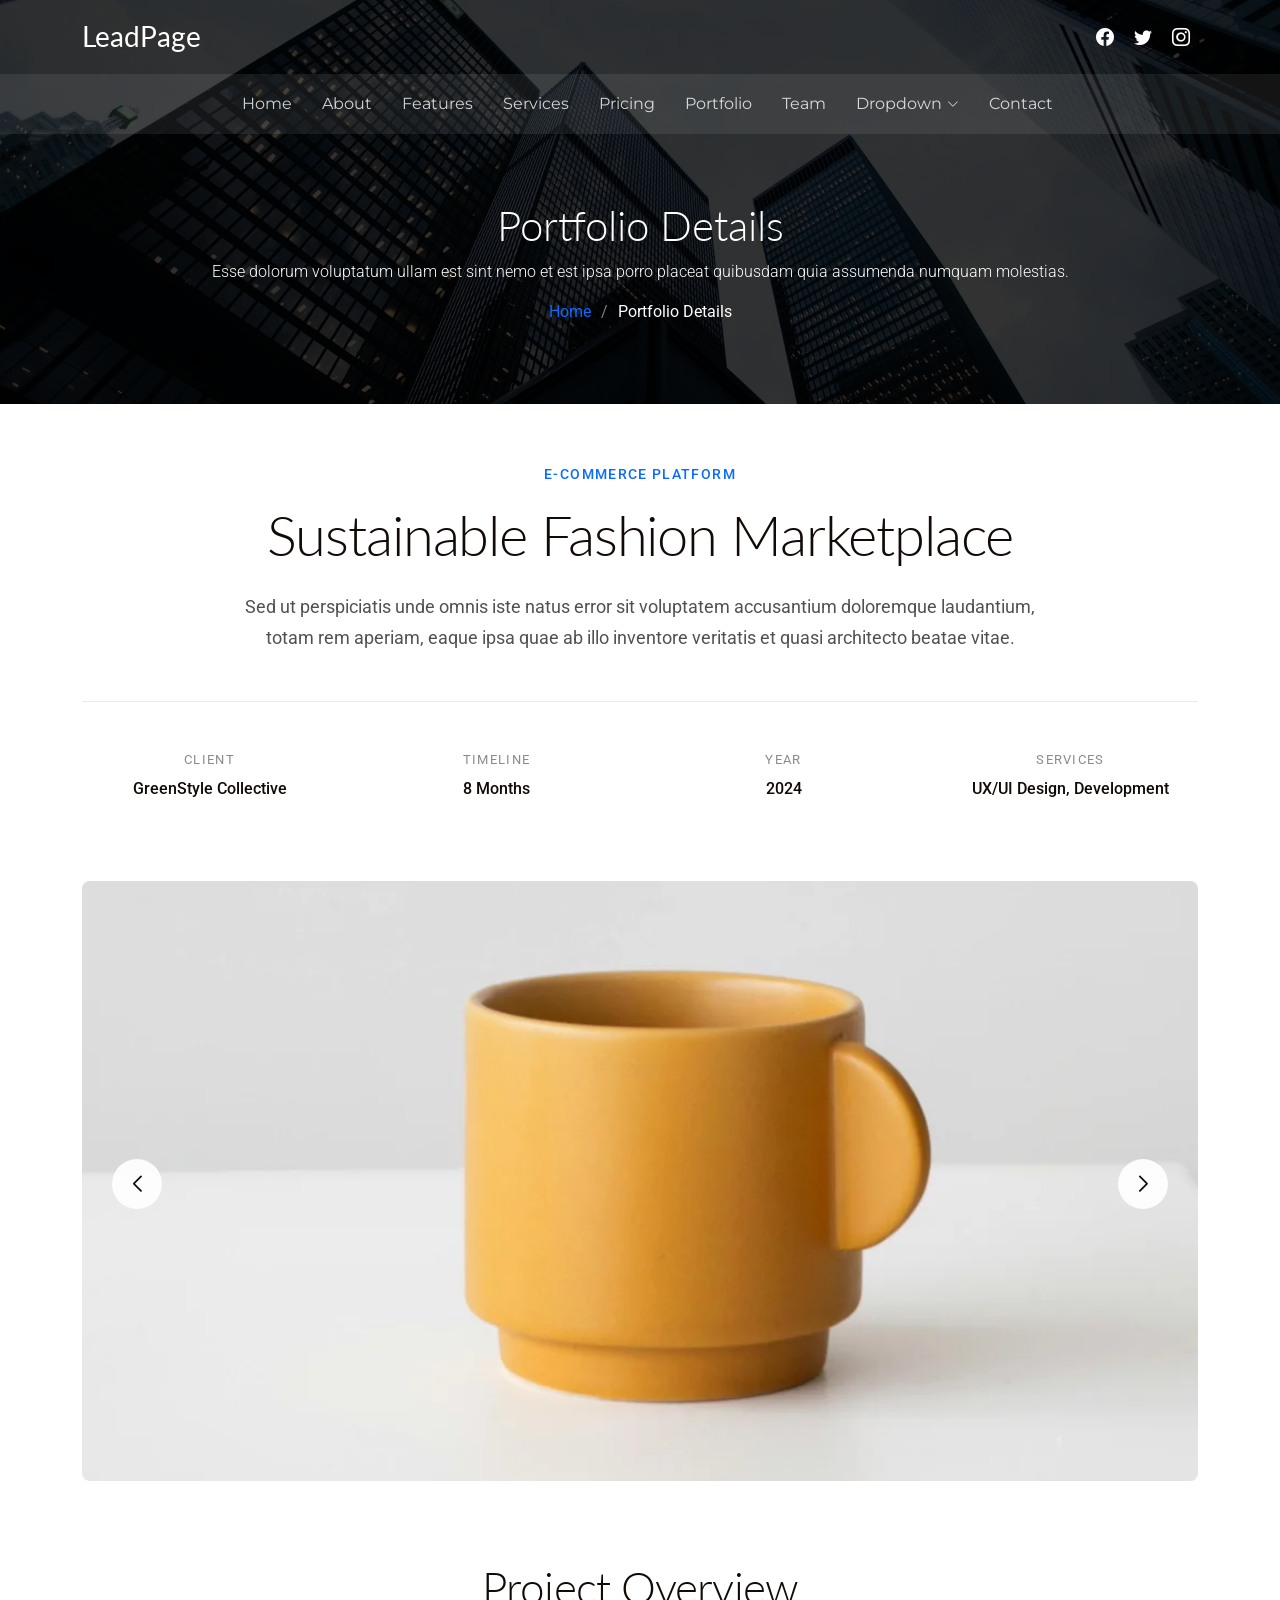
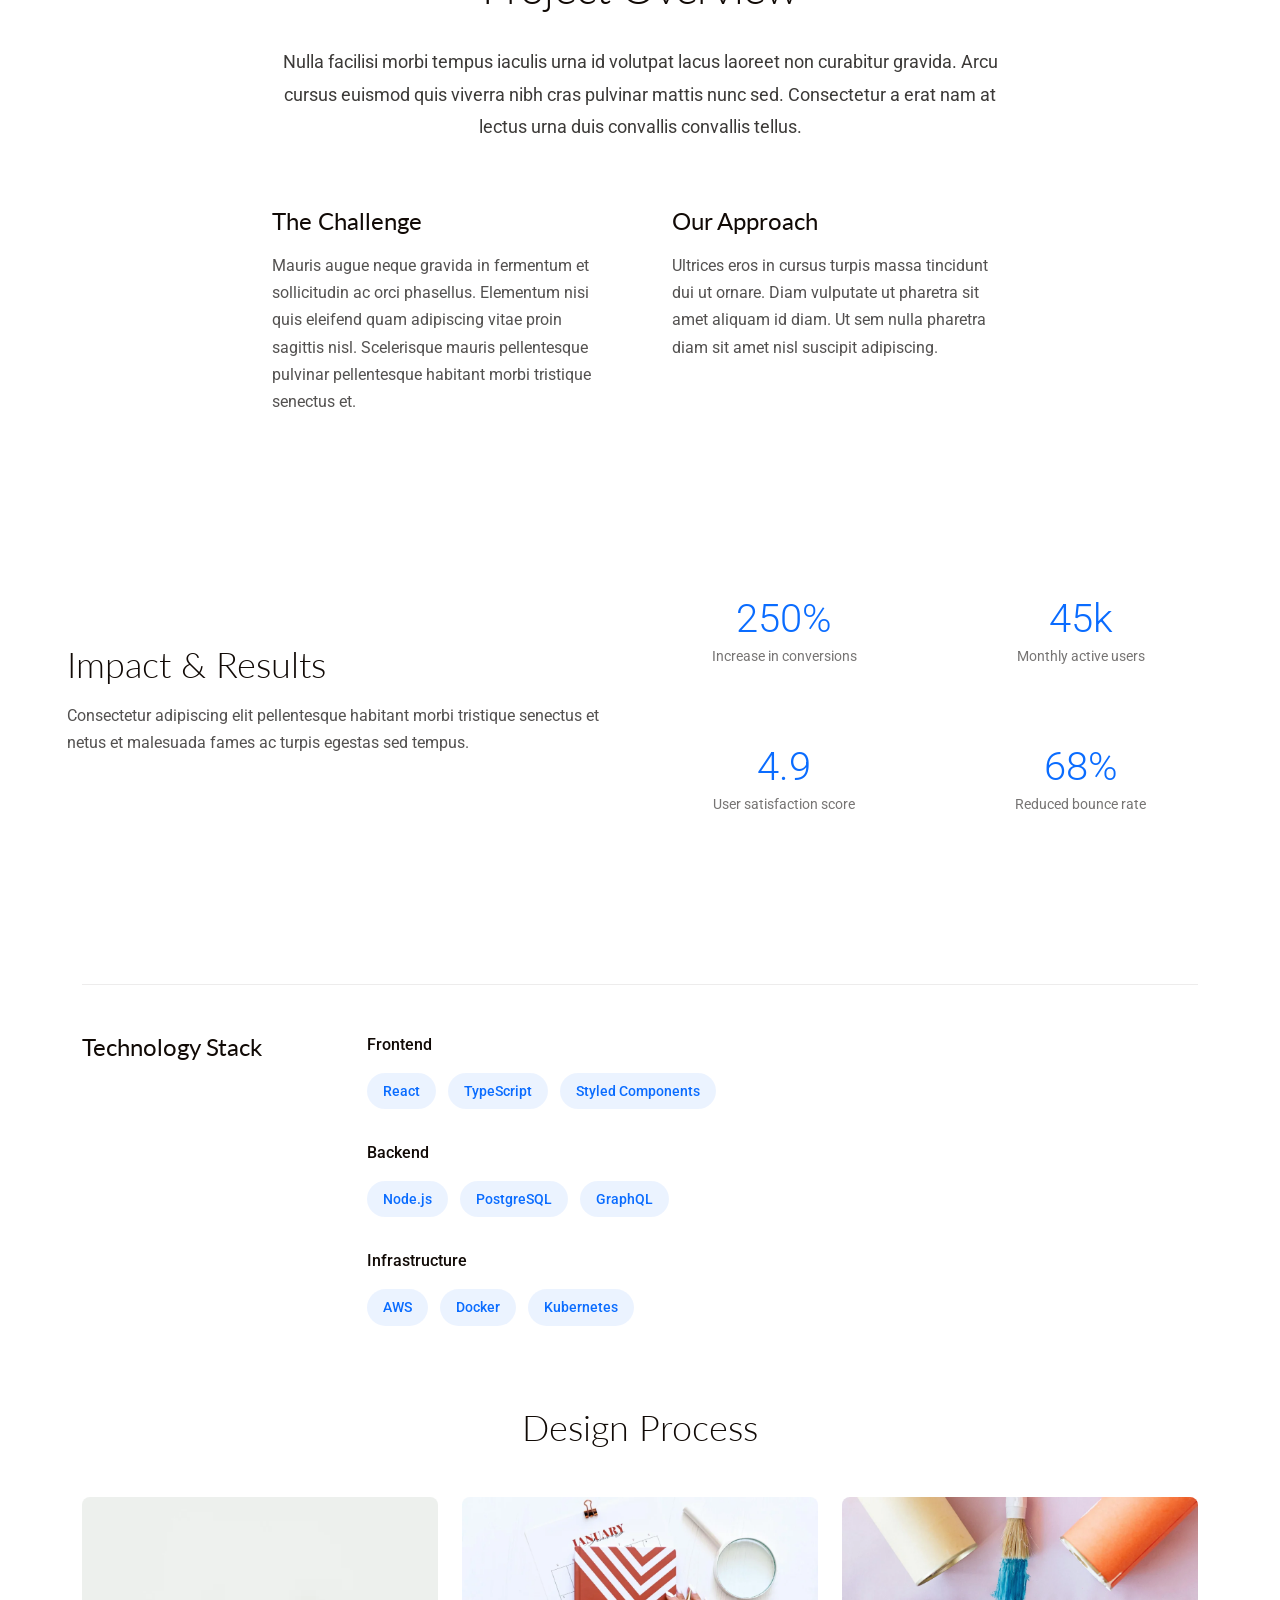
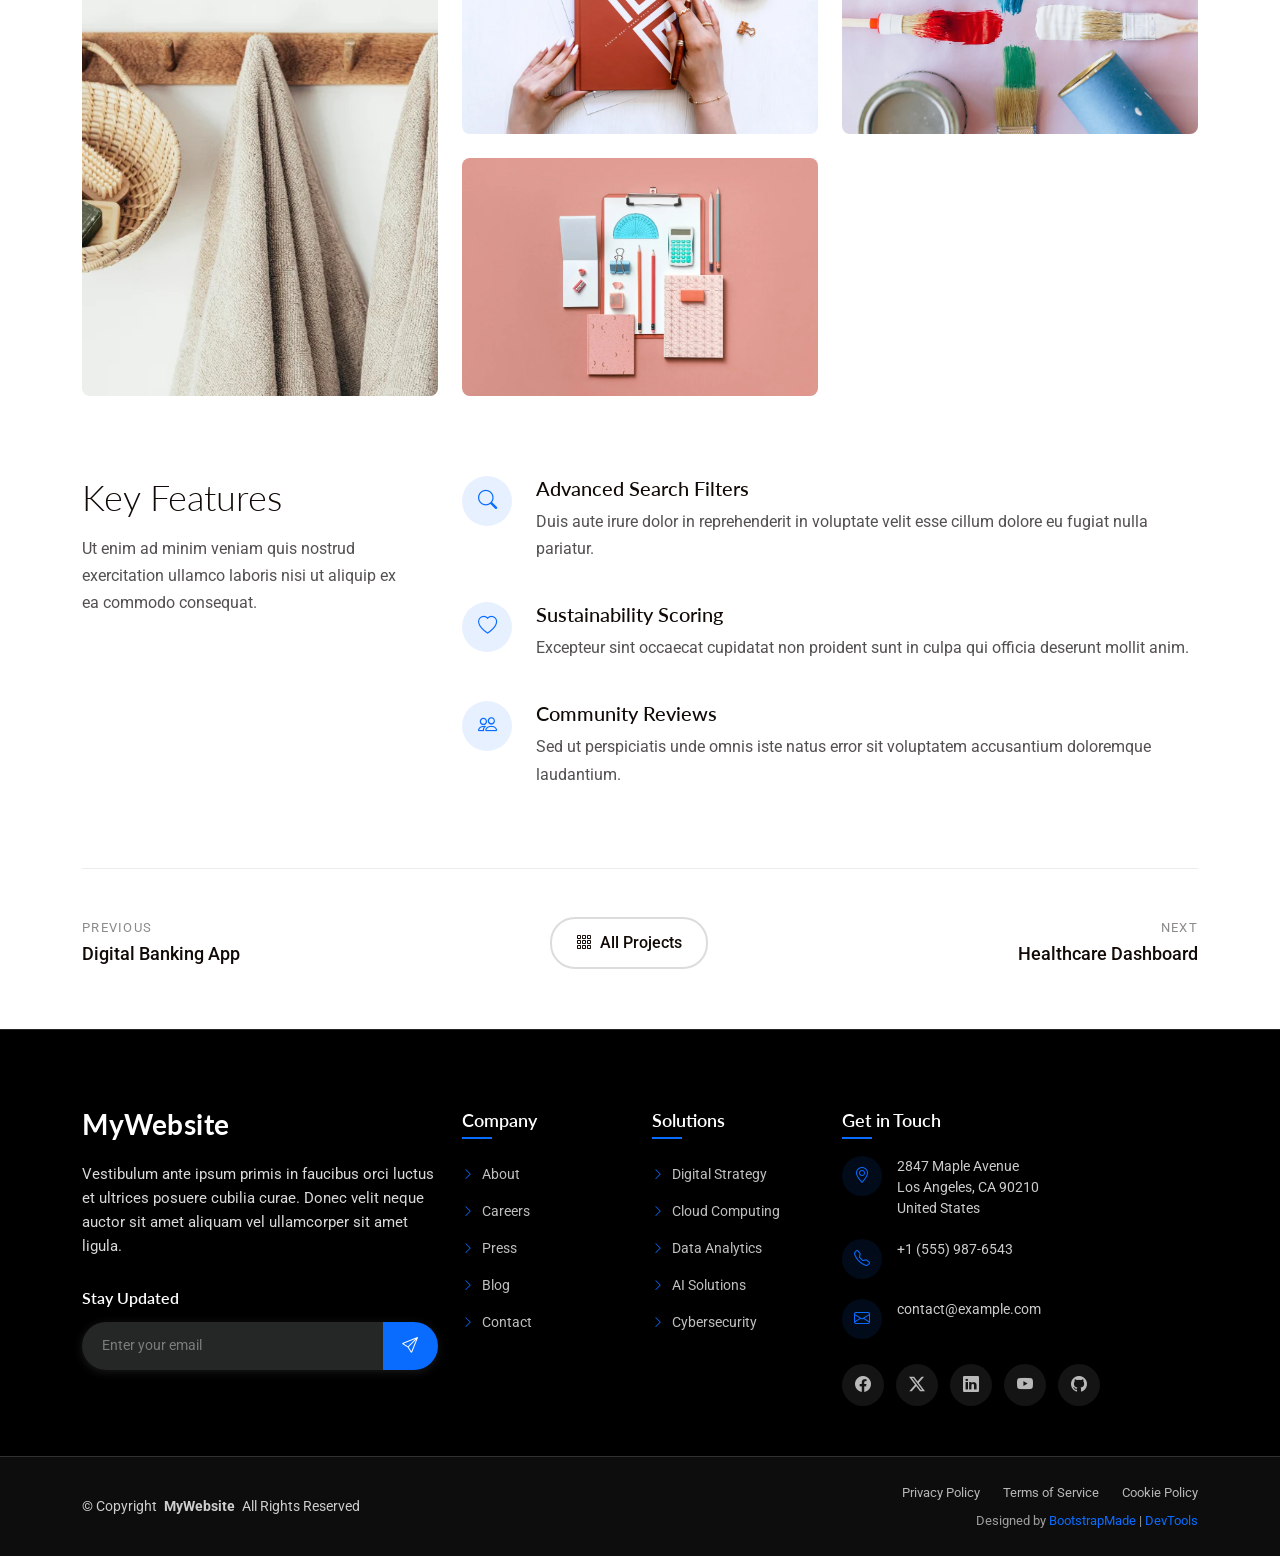
==== portfolio-details.html @ 6c048b08 "primer commit" ====
<!DOCTYPE html>
<html lang="en">

<head>
  <meta charset="utf-8">
  <meta content="width=device-width, initial-scale=1.0" name="viewport">
  <title>Portfolio Details - LeadPage Bootstrap Template</title>
  <meta name="description" content="">
  <meta name="keywords" content="">

  <!-- Favicons -->
  <link href="assets/img/favicon.png" rel="icon">
  <link href="assets/img/apple-touch-icon.png" rel="apple-touch-icon">

  <!-- Fonts -->
  <link href="https://fonts.googleapis.com" rel="preconnect">
  <link href="https://fonts.gstatic.com" rel="preconnect" crossorigin>
  <link href="https://fonts.googleapis.com/css2?family=Roboto:ital,wght@0,100;0,300;0,400;0,500;0,700;0,900;1,100;1,300;1,400;1,500;1,700;1,900&family=Montserrat:ital,wght@0,100;0,200;0,300;0,400;0,500;0,600;0,700;0,800;0,900;1,100;1,200;1,300;1,400;1,500;1,600;1,700;1,800;1,900&family=Lato:ital,wght@0,100;0,300;0,400;0,700;0,900;1,100;1,300;1,400;1,700;1,900&display=swap" rel="stylesheet">

  <!-- Vendor CSS Files -->
  <link href="assets/vendor/bootstrap/css/bootstrap.min.css" rel="stylesheet">
  <link href="assets/vendor/bootstrap-icons/bootstrap-icons.css" rel="stylesheet">
  <link href="assets/vendor/aos/aos.css" rel="stylesheet">
  <link href="assets/vendor/swiper/swiper-bundle.min.css" rel="stylesheet">
  <link href="assets/vendor/glightbox/css/glightbox.min.css" rel="stylesheet">

  <!-- Main CSS File -->
  <link href="assets/css/main.css" rel="stylesheet">

  <!-- =======================================================
  * Template Name: LeadPage
  * Template URL: https://bootstrapmade.com/leadpage-bootstrap-landing-page-template/
  * Updated: Aug 12 2025 with Bootstrap v5.3.7
  * Author: BootstrapMade.com
  * License: https://bootstrapmade.com/license/
  ======================================================== -->
</head>

<body class="portfolio-details-page">

  <header id="header" class="header fixed-top">
    <div class="container-fluid container-xl position-relative">

      <div class="top-row d-flex align-items-center justify-content-between">
        <a href="index.html" class="logo d-flex align-items-center">
          <!-- Uncomment the line below if you also wish to use an image logo -->
          <!-- <img src="assets/img/logo.webp" alt=""> -->
          <h1 class="sitename">LeadPage</h1>
        </a>

        <div class="d-flex align-items-center">
          <div class="social-links">
            <a href="#" class="facebook"><i class="bi bi-facebook"></i></a>
            <a href="#" class="twitter"><i class="bi bi-twitter"></i></a>
            <a href="#" class="instagram"><i class="bi bi-instagram"></i></a>
          </div>
        </div>
      </div>

    </div>

    <div class="nav-wrap">
      <div class="container d-flex justify-content-center position-relative">
        <nav id="navmenu" class="navmenu">
          <ul>
            <li><a href="#hero">Home</a></li>
            <li><a href="#about">About</a></li>
            <li><a href="#features">Features</a></li>
            <li><a href="#services">Services</a></li>
            <li><a href="#pricing">Pricing</a></li>
            <li><a href="#portfolio">Portfolio</a></li>
            <li><a href="#team">Team</a></li>
            <li class="dropdown"><a href="#"><span>Dropdown</span> <i class="bi bi-chevron-down toggle-dropdown"></i></a>
              <ul>
                <li><a href="#">Dropdown 1</a></li>
                <li class="dropdown"><a href="#"><span>Deep Dropdown</span> <i class="bi bi-chevron-down toggle-dropdown"></i></a>
                  <ul>
                    <li><a href="#">Deep Dropdown 1</a></li>
                    <li><a href="#">Deep Dropdown 2</a></li>
                    <li><a href="#">Deep Dropdown 3</a></li>
                    <li><a href="#">Deep Dropdown 4</a></li>
                    <li><a href="#">Deep Dropdown 5</a></li>
                  </ul>
                </li>
                <li><a href="#">Dropdown 2</a></li>
                <li><a href="#">Dropdown 3</a></li>
                <li><a href="#">Dropdown 4</a></li>
              </ul>
            </li>
            <li><a href="#contact">Contact</a></li>
          </ul>
          <i class="mobile-nav-toggle d-xl-none bi bi-list"></i>
        </nav>
      </div>
    </div>

  </header>

  <main class="main">

    <!-- Page Title -->
    <div class="page-title dark-background" data-aos="fade" style="background-image: url(assets/img/bg/bg-2.webp);">
      <div class="container position-relative">
        <h1>Portfolio Details</h1>
        <p>Esse dolorum voluptatum ullam est sint nemo et est ipsa porro placeat quibusdam quia assumenda numquam molestias.</p>
        <nav class="breadcrumbs">
          <ol>
            <li><a href="index.html">Home</a></li>
            <li class="current">Portfolio Details</li>
          </ol>
        </nav>
      </div>
    </div><!-- End Page Title -->

    <!-- Portfolio Details Section -->
    <section id="portfolio-details" class="portfolio-details section">

      <div class="container" data-aos="fade-up" data-aos-delay="100">

        <div class="project-hero">
          <div class="hero-content" data-aos="fade-up">
            <div class="project-category">E-Commerce Platform</div>
            <h1 class="project-title">Sustainable Fashion Marketplace</h1>
            <p class="project-subtitle">Sed ut perspiciatis unde omnis iste natus error sit voluptatem accusantium doloremque laudantium, totam rem aperiam, eaque ipsa quae ab illo inventore veritatis et quasi architecto beatae vitae.</p>
          </div>

          <div class="project-meta-grid" data-aos="fade-up" data-aos-delay="200">
            <div class="meta-column">
              <div class="meta-label">Client</div>
              <div class="meta-value">GreenStyle Collective</div>
            </div>
            <div class="meta-column">
              <div class="meta-label">Timeline</div>
              <div class="meta-value">8 Months</div>
            </div>
            <div class="meta-column">
              <div class="meta-label">Year</div>
              <div class="meta-value">2024</div>
            </div>
            <div class="meta-column">
              <div class="meta-label">Services</div>
              <div class="meta-value">UX/UI Design, Development</div>
            </div>
          </div>
        </div>

        <div class="visual-showcase" data-aos="zoom-in" data-aos-delay="100">
          <div class="main-visual">
            <div class="portfolio-details-slider swiper init-swiper">
              <script type="application/json" class="swiper-config">
                {
                  "loop": true,
                  "speed": 600,
                  "autoplay": {
                    "delay": 4000
                  },
                  "effect": "creative",
                  "creativeEffect": {
                    "prev": {
                      "shadow": false,
                      "translate": ["-120%", 0, -500]
                    },
                    "next": {
                      "shadow": false,
                      "translate": ["120%", 0, -500]
                    }
                  },
                  "slidesPerView": 1,
                  "navigation": {
                    "nextEl": ".swiper-button-next",
                    "prevEl": ".swiper-button-prev"
                  }
                }
              </script>
              <div class="swiper-wrapper">
                <div class="swiper-slide">
                  <img src="assets/img/portfolio/portfolio-5.webp" alt="Project showcase" class="img-fluid" loading="lazy">
                </div>
                <div class="swiper-slide">
                  <img src="assets/img/portfolio/portfolio-7.webp" alt="Project showcase" class="img-fluid" loading="lazy">
                </div>
                <div class="swiper-slide">
                  <img src="assets/img/portfolio/portfolio-8.webp" alt="Project showcase" class="img-fluid" loading="lazy">
                </div>
              </div>
              <div class="swiper-button-next"></div>
              <div class="swiper-button-prev"></div>
            </div>
          </div>
        </div>

        <div class="content-section">
          <div class="row">
            <div class="col-lg-8 offset-lg-2">
              <div class="project-overview" data-aos="fade-up">
                <h2>Project Overview</h2>
                <p class="overview-text">Nulla facilisi morbi tempus iaculis urna id volutpat lacus laoreet non curabitur gravida. Arcu cursus euismod quis viverra nibh cras pulvinar mattis nunc sed. Consectetur a erat nam at lectus urna duis convallis convallis tellus.</p>

                <div class="challenge-solution">
                  <div class="challenge-block" data-aos="fade-up" data-aos-delay="100">
                    <h3>The Challenge</h3>
                    <p>Mauris augue neque gravida in fermentum et sollicitudin ac orci phasellus. Elementum nisi quis eleifend quam adipiscing vitae proin sagittis nisl. Scelerisque mauris pellentesque pulvinar pellentesque habitant morbi tristique senectus et.</p>
                  </div>

                  <div class="solution-block" data-aos="fade-up" data-aos-delay="200">
                    <h3>Our Approach</h3>
                    <p>Ultrices eros in cursus turpis massa tincidunt dui ut ornare. Diam vulputate ut pharetra sit amet aliquam id diam. Ut sem nulla pharetra diam sit amet nisl suscipit adipiscing.</p>
                  </div>
                </div>
              </div>
            </div>
          </div>
        </div>

        <div class="metrics-showcase" data-aos="fade-up" data-aos-delay="100">
          <div class="row align-items-center">
            <div class="col-lg-6">
              <div class="metrics-content">
                <h3>Impact &amp; Results</h3>
                <p>Consectetur adipiscing elit pellentesque habitant morbi tristique senectus et netus et malesuada fames ac turpis egestas sed tempus.</p>
              </div>
            </div>
            <div class="col-lg-6">
              <div class="metrics-grid">
                <div class="metric-item" data-aos="fade-up" data-aos-delay="200">
                  <div class="metric-number">250%</div>
                  <div class="metric-label">Increase in conversions</div>
                </div>
                <div class="metric-item" data-aos="fade-up" data-aos-delay="250">
                  <div class="metric-number">45k</div>
                  <div class="metric-label">Monthly active users</div>
                </div>
                <div class="metric-item" data-aos="fade-up" data-aos-delay="300">
                  <div class="metric-number">4.9</div>
                  <div class="metric-label">User satisfaction score</div>
                </div>
                <div class="metric-item" data-aos="fade-up" data-aos-delay="350">
                  <div class="metric-number">68%</div>
                  <div class="metric-label">Reduced bounce rate</div>
                </div>
              </div>
            </div>
          </div>
        </div>

        <div class="technology-stack" data-aos="fade-up" data-aos-delay="100">
          <div class="row">
            <div class="col-lg-3">
              <h3>Technology Stack</h3>
            </div>
            <div class="col-lg-9">
              <div class="tech-categories">
                <div class="tech-category" data-aos="fade-up" data-aos-delay="150">
                  <div class="category-title">Frontend</div>
                  <div class="tech-list">
                    <span class="tech-item">React</span>
                    <span class="tech-item">TypeScript</span>
                    <span class="tech-item">Styled Components</span>
                  </div>
                </div>
                <div class="tech-category" data-aos="fade-up" data-aos-delay="200">
                  <div class="category-title">Backend</div>
                  <div class="tech-list">
                    <span class="tech-item">Node.js</span>
                    <span class="tech-item">PostgreSQL</span>
                    <span class="tech-item">GraphQL</span>
                  </div>
                </div>
                <div class="tech-category" data-aos="fade-up" data-aos-delay="250">
                  <div class="category-title">Infrastructure</div>
                  <div class="tech-list">
                    <span class="tech-item">AWS</span>
                    <span class="tech-item">Docker</span>
                    <span class="tech-item">Kubernetes</span>
                  </div>
                </div>
              </div>
            </div>
          </div>
        </div>

        <div class="process-gallery" data-aos="fade-up" data-aos-delay="100">
          <h3>Design Process</h3>
          <div class="gallery-masonry">
            <div class="gallery-item large" data-aos="fade-up" data-aos-delay="150">
              <img src="assets/img/portfolio/portfolio-11.webp" alt="Design process" class="img-fluid glightbox" loading="lazy">
              <div class="gallery-caption">User Research &amp; Personas</div>
            </div>
            <div class="gallery-item" data-aos="fade-up" data-aos-delay="200">
              <img src="assets/img/portfolio/portfolio-12.webp" alt="Design process" class="img-fluid glightbox" loading="lazy">
              <div class="gallery-caption">Wireframes</div>
            </div>
            <div class="gallery-item" data-aos="fade-up" data-aos-delay="250">
              <img src="assets/img/portfolio/portfolio-3.webp" alt="Design process" class="img-fluid glightbox" loading="lazy">
              <div class="gallery-caption">Prototypes</div>
            </div>
            <div class="gallery-item" data-aos="fade-up" data-aos-delay="300">
              <img src="assets/img/portfolio/portfolio-4.webp" alt="Design process" class="img-fluid glightbox" loading="lazy">
              <div class="gallery-caption">Final Design</div>
            </div>
          </div>
        </div>

        <div class="key-features-section" data-aos="fade-up" data-aos-delay="100">
          <div class="row">
            <div class="col-lg-4">
              <div class="features-intro">
                <h3>Key Features</h3>
                <p>Ut enim ad minim veniam quis nostrud exercitation ullamco laboris nisi ut aliquip ex ea commodo consequat.</p>
              </div>
            </div>
            <div class="col-lg-8">
              <div class="features-list">
                <div class="feature-row" data-aos="fade-up" data-aos-delay="150">
                  <div class="feature-icon">
                    <i class="bi bi-search"></i>
                  </div>
                  <div class="feature-content">
                    <h4>Advanced Search Filters</h4>
                    <p>Duis aute irure dolor in reprehenderit in voluptate velit esse cillum dolore eu fugiat nulla pariatur.</p>
                  </div>
                </div>
                <div class="feature-row" data-aos="fade-up" data-aos-delay="200">
                  <div class="feature-icon">
                    <i class="bi bi-heart"></i>
                  </div>
                  <div class="feature-content">
                    <h4>Sustainability Scoring</h4>
                    <p>Excepteur sint occaecat cupidatat non proident sunt in culpa qui officia deserunt mollit anim.</p>
                  </div>
                </div>
                <div class="feature-row" data-aos="fade-up" data-aos-delay="250">
                  <div class="feature-icon">
                    <i class="bi bi-people"></i>
                  </div>
                  <div class="feature-content">
                    <h4>Community Reviews</h4>
                    <p>Sed ut perspiciatis unde omnis iste natus error sit voluptatem accusantium doloremque laudantium.</p>
                  </div>
                </div>
              </div>
            </div>
          </div>
        </div>

        <div class="project-footer" data-aos="fade-up" data-aos-delay="200">
          <div class="footer-navigation">
            <a href="#" class="nav-link prev-project">
              <span class="nav-direction">Previous</span>
              <span class="nav-title">Digital Banking App</span>
            </a>
            <a href="#" class="nav-link all-projects">
              <i class="bi bi-grid-3x3-gap"></i>
              <span>All Projects</span>
            </a>
            <a href="#" class="nav-link next-project">
              <span class="nav-direction">Next</span>
              <span class="nav-title">Healthcare Dashboard</span>
            </a>
          </div>
        </div>

      </div>

    </section><!-- /Portfolio Details Section -->

  </main>

  <footer id="footer" class="footer dark-background">

    <div class="container">
      <div class="row gy-5">

        <div class="col-lg-4">
          <div class="footer-content">
            <a href="index.html" class="logo d-flex align-items-center mb-4">
              <span class="sitename">MyWebsite</span>
            </a>
            <p class="mb-4">Vestibulum ante ipsum primis in faucibus orci luctus et ultrices posuere cubilia curae. Donec velit neque auctor sit amet aliquam vel ullamcorper sit amet ligula.</p>

            <div class="newsletter-form">
              <h5>Stay Updated</h5>
              <form action="forms/newsletter.php" method="post" class="php-email-form">
                <div class="input-group">
                  <input type="email" name="email" class="form-control" placeholder="Enter your email" required="">
                  <button type="submit" class="btn-subscribe">
                    <i class="bi bi-send"></i>
                  </button>
                </div>
                <div class="loading">Loading</div>
                <div class="error-message"></div>
                <div class="sent-message">Thank you for subscribing!</div>
              </form>
            </div>
          </div>
        </div>

        <div class="col-lg-2 col-6">
          <div class="footer-links">
            <h4>Company</h4>
            <ul>
              <li><a href="#"><i class="bi bi-chevron-right"></i> About</a></li>
              <li><a href="#"><i class="bi bi-chevron-right"></i> Careers</a></li>
              <li><a href="#"><i class="bi bi-chevron-right"></i> Press</a></li>
              <li><a href="#"><i class="bi bi-chevron-right"></i> Blog</a></li>
              <li><a href="#"><i class="bi bi-chevron-right"></i> Contact</a></li>
            </ul>
          </div>
        </div>

        <div class="col-lg-2 col-6">
          <div class="footer-links">
            <h4>Solutions</h4>
            <ul>
              <li><a href="#"><i class="bi bi-chevron-right"></i> Digital Strategy</a></li>
              <li><a href="#"><i class="bi bi-chevron-right"></i> Cloud Computing</a></li>
              <li><a href="#"><i class="bi bi-chevron-right"></i> Data Analytics</a></li>
              <li><a href="#"><i class="bi bi-chevron-right"></i> AI Solutions</a></li>
              <li><a href="#"><i class="bi bi-chevron-right"></i> Cybersecurity</a></li>
            </ul>
          </div>
        </div>

        <div class="col-lg-4">
          <div class="footer-contact">
            <h4>Get in Touch</h4>
            <div class="contact-item">
              <div class="contact-icon">
                <i class="bi bi-geo-alt"></i>
              </div>
              <div class="contact-info">
                <p>2847 Maple Avenue<br>Los Angeles, CA 90210<br>United States</p>
              </div>
            </div>

            <div class="contact-item">
              <div class="contact-icon">
                <i class="bi bi-telephone"></i>
              </div>
              <div class="contact-info">
                <p>+1 (555) 987-6543</p>
              </div>
            </div>

            <div class="contact-item">
              <div class="contact-icon">
                <i class="bi bi-envelope"></i>
              </div>
              <div class="contact-info">
                <p>contact@example.com</p>
              </div>
            </div>

            <div class="social-links">
              <a href="#"><i class="bi bi-facebook"></i></a>
              <a href="#"><i class="bi bi-twitter-x"></i></a>
              <a href="#"><i class="bi bi-linkedin"></i></a>
              <a href="#"><i class="bi bi-youtube"></i></a>
              <a href="#"><i class="bi bi-github"></i></a>
            </div>
          </div>
        </div>

      </div>
    </div>

    <div class="footer-bottom">
      <div class="container">
        <div class="row align-items-center">
          <div class="col-lg-6">
            <div class="copyright">
              <p>© <span>Copyright</span> <strong class="px-1 sitename">MyWebsite</strong> <span>All Rights Reserved</span></p>
            </div>
          </div>
          <div class="col-lg-6">
            <div class="footer-bottom-links">
              <a href="#">Privacy Policy</a>
              <a href="#">Terms of Service</a>
              <a href="#">Cookie Policy</a>
            </div>
            <div class="credits">
              <!-- All the links in the footer should remain intact. -->
              <!-- You can delete the links only if you've purchased the pro version. -->
              <!-- Licensing information: https://bootstrapmade.com/license/ -->
              <!-- Purchase the pro version with working PHP/AJAX contact form: [buy-url] -->
              Designed by <a href="https://bootstrapmade.com/">BootstrapMade</a> | <a href="https://bootstrapmade.com/tools/">DevTools</a>
            </div>
          </div>
        </div>
      </div>
    </div>

  </footer>

  <!-- Scroll Top -->
  <a href="#" id="scroll-top" class="scroll-top d-flex align-items-center justify-content-center"><i class="bi bi-arrow-up-short"></i></a>

  <!-- Preloader -->
  <div id="preloader"></div>

  <!-- Vendor JS Files -->
  <script src="assets/vendor/bootstrap/js/bootstrap.bundle.min.js"></script>
  <script src="assets/vendor/php-email-form/validate.js"></script>
  <script src="assets/vendor/aos/aos.js"></script>
  <script src="assets/vendor/purecounter/purecounter_vanilla.js"></script>
  <script src="assets/vendor/swiper/swiper-bundle.min.js"></script>
  <script src="assets/vendor/imagesloaded/imagesloaded.pkgd.min.js"></script>
  <script src="assets/vendor/isotope-layout/isotope.pkgd.min.js"></script>
  <script src="assets/vendor/glightbox/js/glightbox.min.js"></script>

  <!-- Main JS File -->
  <script src="assets/js/main.js"></script>

</body>

</html>
---- assets/css/main.css ----
/**
* Template Name: LeadPage
* Template URL: https://bootstrapmade.com/leadpage-bootstrap-landing-page-template/
* Updated: Aug 12 2025 with Bootstrap v5.3.7
* Author: BootstrapMade.com
* License: https://bootstrapmade.com/license/
*/

/*--------------------------------------------------------------
# Font & Color Variables
# Help: https://bootstrapmade.com/color-system/
--------------------------------------------------------------*/
/* Fonts */
:root {
  --default-font: "Roboto",  system-ui, -apple-system, "Segoe UI", Roboto, "Helvetica Neue", Arial, "Noto Sans", "Liberation Sans", sans-serif, "Apple Color Emoji", "Segoe UI Emoji", "Segoe UI Symbol", "Noto Color Emoji";
  --heading-font: "Lato",  sans-serif;
  --nav-font: "Montserrat",  sans-serif;
}

/* Global Colors - The following color variables are used throughout the website. Updating them here will change the color scheme of the entire website */
:root { 
  --background-color: #ffffff; /* Background color for the entire website, including individual sections */
  --default-color: #1a1715; /* Default color used for the majority of the text content across the entire website */
  --heading-color: #110a06; /* Color for headings, subheadings and title throughout the website */
  --accent-color: #0A6CFF; /* Accent color that represents your brand on the website. It's used for buttons, links, and other elements that need to stand out */
  --surface-color: #ffffff; /* The surface color is used as a background of boxed elements within sections, such as cards, icon boxes, or other elements that require a visual separation from the global background. */
  --contrast-color: #ffffff; /* Contrast color for text, ensuring readability against backgrounds of accent, heading, or default colors. */
}

/* Nav Menu Colors - The following color variables are used specifically for the navigation menu. They are separate from the global colors to allow for more customization options */
:root {
  --nav-color: rgba(255, 255, 255, 0.8);  /* The default color of the main navmenu links */
  --nav-hover-color: #0A6CFF; /* Applied to main navmenu links when they are hovered over or active */
  --nav-mobile-background-color: #ffffff; /* Used as the background color for mobile navigation menu */
  --nav-dropdown-background-color: #ffffff; /* Used as the background color for dropdown items that appear when hovering over primary navigation items */
  --nav-dropdown-color: #1a1715; /* Used for navigation links of the dropdown items in the navigation menu. */
  --nav-dropdown-hover-color: #0A6CFF; /* Similar to --nav-hover-color, this color is applied to dropdown navigation links when they are hovered over. */
}

/* Color Presets - These classes override global colors when applied to any section or element, providing reuse of the sam color scheme. */

.light-background {
  --background-color: #fffaf2;
  --surface-color: #ffffff;
}

.dark-background {
  --background-color: #000000;
  --default-color: #ffffff;
  --heading-color: #ffffff;
  --surface-color: #252626;
  --contrast-color: #ffffff;
}

/* Smooth scroll */
:root {
  scroll-behavior: smooth;
}

/*--------------------------------------------------------------
# General Styling & Shared Classes
--------------------------------------------------------------*/
body {
  color: var(--default-color);
  background-color: var(--background-color);
  font-family: var(--default-font);
}

a {
  color: var(--accent-color);
  text-decoration: none;
  transition: 0.3s;
}

a:hover {
  color: color-mix(in srgb, var(--accent-color), transparent 25%);
  text-decoration: none;
}

h1,
h2,
h3,
h4,
h5,
h6 {
  color: var(--heading-color);
  font-family: var(--heading-font);
}

/* PHP Email Form Messages
------------------------------*/
.php-email-form .error-message {
  display: none;
  background: #df1529;
  color: #ffffff;
  text-align: left;
  padding: 15px;
  margin-bottom: 24px;
  font-weight: 600;
}

.php-email-form .sent-message {
  display: none;
  color: #ffffff;
  background: #059652;
  text-align: center;
  padding: 15px;
  margin-bottom: 24px;
  font-weight: 600;
}

.php-email-form .loading {
  display: none;
  background: var(--surface-color);
  text-align: center;
  padding: 15px;
  margin-bottom: 24px;
}

.php-email-form .loading:before {
  content: "";
  display: inline-block;
  border-radius: 50%;
  width: 24px;
  height: 24px;
  margin: 0 10px -6px 0;
  border: 3px solid var(--accent-color);
  border-top-color: var(--surface-color);
  animation: php-email-form-loading 1s linear infinite;
}

@keyframes php-email-form-loading {
  0% {
    transform: rotate(0deg);
  }

  100% {
    transform: rotate(360deg);
  }
}

/*--------------------------------------------------------------
# Global Header
--------------------------------------------------------------*/
.header {
  --background-color: rgba(255, 255, 255, 0);
  --default-color: #ffffff;
  --heading-color: #ffffff;
  color: var(--default-color);
  background-color: var(--background-color);
  transition: all 0.5s;
  z-index: 997;
  padding: 20px 0 0 0;
}

.header .top-row {
  padding-bottom: 10px;
}

.header .top-row .logo {
  text-decoration: none;
}

.header .top-row .logo img {
  max-height: 40px;
  margin-right: 10px;
}

.header .top-row .logo .sitename {
  font-size: 28px;
  font-weight: 400;
  color: var(--heading-color);
  font-family: var(--heading-font);
  margin: 0;
}

.header .social-links a {
  color: var(--heading-color);
  padding: 0 8px;
  display: inline-block;
  font-size: 18px;
  transition: 0.3s;
}

.header .social-links a:hover {
  color: var(--accent-color);
}

@media (max-width: 1200px) {
  .header .social-links {
    padding-right: 40px;
  }
}

.header .nav-wrap {
  background-color: color-mix(in srgb, var(--default-color), transparent 92%);
  margin-top: 10px;
  display: flex;
  justify-content: center;
}

.header .mobile-nav-toggle {
  position: fixed;
  top: 20px;
  right: 5px;
}

/* Global Header on Scroll
------------------------------*/
.scrolled .header {
  --background-color: #1a1715;
}

/*--------------------------------------------------------------
# Navigation Menu
--------------------------------------------------------------*/
/* Navmenu - Desktop */
@media (min-width: 1200px) {
  .navmenu {
    padding: 0;
  }

  .navmenu ul {
    margin: 0;
    padding: 0;
    display: flex;
    list-style: none;
    align-items: center;
  }

  .navmenu li {
    position: relative;
  }

  .navmenu a,
  .navmenu a:focus {
    color: var(--nav-color);
    padding: 18px 15px;
    font-size: 16px;
    font-family: var(--nav-font);
    font-weight: 400;
    display: flex;
    align-items: center;
    justify-content: space-between;
    white-space: nowrap;
    transition: 0.3s;
  }

  .navmenu a i,
  .navmenu a:focus i {
    font-size: 12px;
    line-height: 0;
    margin-left: 5px;
    transition: 0.3s;
  }

  .navmenu li:last-child a {
    padding-right: 0;
  }

  .navmenu li:hover>a,
  .navmenu .active,
  .navmenu .active:focus {
    color: var(--nav-hover-color);
  }

  .navmenu .dropdown ul {
    margin: 0;
    padding: 10px 0;
    background: var(--nav-dropdown-background-color);
    display: block;
    position: absolute;
    visibility: hidden;
    left: 14px;
    top: 130%;
    opacity: 0;
    transition: 0.3s;
    border-radius: 4px;
    z-index: 99;
    box-shadow: 0px 0px 30px rgba(0, 0, 0, 0.1);
  }

  .navmenu .dropdown ul li {
    min-width: 200px;
  }

  .navmenu .dropdown ul a {
    padding: 10px 20px;
    font-size: 15px;
    text-transform: none;
    color: var(--nav-dropdown-color);
  }

  .navmenu .dropdown ul a i {
    font-size: 12px;
  }

  .navmenu .dropdown ul a:hover,
  .navmenu .dropdown ul .active:hover,
  .navmenu .dropdown ul li:hover>a {
    color: var(--nav-dropdown-hover-color);
  }

  .navmenu .dropdown:hover>ul {
    opacity: 1;
    top: 100%;
    visibility: visible;
  }

  .navmenu .dropdown .dropdown ul {
    top: 0;
    left: -90%;
    visibility: hidden;
  }

  .navmenu .dropdown .dropdown:hover>ul {
    opacity: 1;
    top: 0;
    left: -100%;
    visibility: visible;
  }
}

/* Navmenu - Mobile */
@media (max-width: 1199px) {
  .mobile-nav-toggle {
    color: var(--nav-color);
    font-size: 28px;
    line-height: 0;
    margin-right: 10px;
    cursor: pointer;
    transition: color 0.3s;
  }

  .navmenu {
    padding: 0;
    z-index: 9997;
  }

  .navmenu ul {
    display: none;
    list-style: none;
    position: absolute;
    inset: 60px 20px 20px 20px;
    padding: 10px 0;
    margin: 0;
    border-radius: 6px;
    background-color: var(--nav-mobile-background-color);
    overflow-y: auto;
    transition: 0.3s;
    z-index: 9998;
    box-shadow: 0px 0px 30px rgba(0, 0, 0, 0.1);
  }

  .navmenu a,
  .navmenu a:focus {
    color: var(--nav-dropdown-color);
    padding: 10px 20px;
    font-family: var(--nav-font);
    font-size: 17px;
    font-weight: 500;
    display: flex;
    align-items: center;
    justify-content: space-between;
    white-space: nowrap;
    transition: 0.3s;
  }

  .navmenu a i,
  .navmenu a:focus i {
    font-size: 12px;
    line-height: 0;
    margin-left: 5px;
    width: 30px;
    height: 30px;
    display: flex;
    align-items: center;
    justify-content: center;
    border-radius: 50%;
    transition: 0.3s;
    background-color: color-mix(in srgb, var(--accent-color), transparent 90%);
  }

  .navmenu a i:hover,
  .navmenu a:focus i:hover {
    background-color: var(--accent-color);
    color: var(--contrast-color);
  }

  .navmenu a:hover,
  .navmenu .active,
  .navmenu .active:focus {
    color: var(--nav-dropdown-hover-color);
  }

  .navmenu .active i,
  .navmenu .active:focus i {
    background-color: var(--accent-color);
    color: var(--contrast-color);
    transform: rotate(180deg);
  }

  .navmenu .dropdown ul {
    position: static;
    display: none;
    z-index: 99;
    padding: 10px 0;
    margin: 10px 20px;
    background-color: var(--nav-dropdown-background-color);
    border: 1px solid color-mix(in srgb, var(--default-color), transparent 90%);
    box-shadow: none;
    transition: all 0.5s ease-in-out;
  }

  .navmenu .dropdown ul ul {
    background-color: rgba(33, 37, 41, 0.1);
  }

  .navmenu .dropdown>.dropdown-active {
    display: block;
    background-color: rgba(33, 37, 41, 0.03);
  }

  .mobile-nav-active {
    overflow: hidden;
  }

  .mobile-nav-active .mobile-nav-toggle {
    color: #fff;
    position: absolute;
    font-size: 32px;
    top: 15px;
    right: 15px;
    margin-right: 0;
    z-index: 9999;
  }

  .mobile-nav-active .navmenu {
    position: fixed;
    overflow: hidden;
    inset: 0;
    background: rgba(33, 37, 41, 0.8);
    transition: 0.3s;
  }

  .mobile-nav-active .navmenu>ul {
    display: block;
  }
}

/*--------------------------------------------------------------
# Global Footer
--------------------------------------------------------------*/
.footer {
  color: var(--default-color);
  background: var(--background-color);
  font-size: 14px;
  padding: 80px 0 0;
  position: relative;
  border-top: 1px solid color-mix(in srgb, var(--default-color), transparent 85%);
}

.footer .footer-content .logo {
  line-height: 1;
}

.footer .footer-content .logo span {
  color: var(--heading-color);
  font-size: 28px;
  font-weight: 700;
  letter-spacing: 0.5px;
  font-family: var(--heading-font);
}

.footer .footer-content p {
  font-size: 15px;
  line-height: 1.6;
  color: color-mix(in srgb, var(--default-color), transparent 15%);
}

.footer .newsletter-form {
  margin-top: 30px;
}

.footer .newsletter-form h5 {
  color: var(--heading-color);
  font-size: 16px;
  font-weight: 600;
  margin-bottom: 15px;
  font-family: var(--heading-font);
}

.footer .newsletter-form .input-group {
  position: relative;
  display: flex;
  border-radius: 50px;
  overflow: hidden;
  box-shadow: 0 2px 10px color-mix(in srgb, var(--default-color), transparent 90%);
}

.footer .newsletter-form input[type=email] {
  flex: 1;
  padding: 12px 20px;
  border: none;
  background-color: var(--surface-color);
  color: var(--default-color);
  font-size: 14px;
}

.footer .newsletter-form input[type=email]:focus {
  outline: none;
  box-shadow: none;
}

.footer .newsletter-form input[type=email]::placeholder {
  color: color-mix(in srgb, var(--default-color), transparent 60%);
}

.footer .newsletter-form .btn-subscribe {
  background-color: var(--accent-color);
  color: var(--contrast-color);
  border: none;
  padding: 12px 20px;
  cursor: pointer;
  transition: 0.3s;
}

.footer .newsletter-form .btn-subscribe:hover {
  background-color: color-mix(in srgb, var(--accent-color), black 10%);
}

.footer .newsletter-form .btn-subscribe i {
  font-size: 16px;
}

.footer .newsletter-form .loading,
.footer .newsletter-form .error-message,
.footer .newsletter-form .sent-message {
  font-size: 13px;
  margin-top: 8px;
}

.footer h4 {
  color: var(--heading-color);
  font-size: 18px;
  font-weight: 600;
  margin-bottom: 25px;
  position: relative;
  font-family: var(--heading-font);
}

.footer h4:after {
  content: "";
  position: absolute;
  left: 0;
  bottom: -8px;
  width: 30px;
  height: 2px;
  background-color: var(--accent-color);
}

.footer .footer-links ul {
  list-style: none;
  padding: 0;
  margin: 0;
}

.footer .footer-links ul li {
  padding: 8px 0;
  display: flex;
  align-items: center;
  transition: 0.3s;
}

.footer .footer-links ul li:hover {
  transform: translateX(5px);
}

.footer .footer-links ul a {
  color: color-mix(in srgb, var(--default-color), transparent 25%);
  text-decoration: none;
  display: flex;
  align-items: center;
  font-size: 14px;
  transition: 0.3s;
}

.footer .footer-links ul a:hover {
  color: var(--accent-color);
}

.footer .footer-links ul a i {
  margin-right: 8px;
  font-size: 12px;
  color: var(--accent-color);
}

.footer .footer-contact .contact-item {
  display: flex;
  align-items: flex-start;
  margin-bottom: 20px;
}

.footer .footer-contact .contact-item .contact-icon {
  width: 40px;
  height: 40px;
  background-color: color-mix(in srgb, var(--accent-color), transparent 90%);
  border-radius: 50%;
  display: flex;
  align-items: center;
  justify-content: center;
  margin-right: 15px;
  flex-shrink: 0;
}

.footer .footer-contact .contact-item .contact-icon i {
  color: var(--accent-color);
  font-size: 16px;
}

.footer .footer-contact .contact-item .contact-info p {
  margin: 0;
  color: color-mix(in srgb, var(--default-color), transparent 20%);
  font-size: 14px;
  line-height: 1.5;
}

.footer .social-links {
  display: flex;
  gap: 12px;
  margin-top: 25px;
}

.footer .social-links a {
  width: 42px;
  height: 42px;
  background-color: color-mix(in srgb, var(--default-color), transparent 92%);
  color: color-mix(in srgb, var(--default-color), transparent 30%);
  display: flex;
  align-items: center;
  justify-content: center;
  border-radius: 50%;
  transition: 0.3s;
  text-decoration: none;
}

.footer .social-links a:hover {
  background-color: var(--accent-color);
  color: var(--contrast-color);
  transform: translateY(-3px);
}

.footer .social-links a i {
  font-size: 16px;
}

.footer .footer-bottom {
  margin-top: 50px;
  padding: 25px 0;
  background-color: color-mix(in srgb, var(--default-color), transparent 95%);
  border-top: 1px solid color-mix(in srgb, var(--default-color), transparent 85%);
}

.footer .footer-bottom .copyright p {
  margin: 0;
  font-size: 14px;
  color: color-mix(in srgb, var(--default-color), transparent 20%);
}

@media (max-width: 991px) {
  .footer .footer-bottom .copyright p {
    text-align: center;
    margin-bottom: 15px;
  }
}

.footer .footer-bottom .footer-bottom-links {
  text-align: right;
  margin-bottom: 8px;
}

@media (max-width: 991px) {
  .footer .footer-bottom .footer-bottom-links {
    text-align: center;
    margin-bottom: 10px;
  }
}

.footer .footer-bottom .footer-bottom-links a {
  color: color-mix(in srgb, var(--default-color), transparent 30%);
  font-size: 13px;
  margin-left: 20px;
  text-decoration: none;
}

.footer .footer-bottom .footer-bottom-links a:first-child {
  margin-left: 0;
}

.footer .footer-bottom .footer-bottom-links a:hover {
  color: var(--accent-color);
}

@media (max-width: 991px) {
  .footer .footer-bottom .footer-bottom-links a {
    margin: 0 10px;
  }
}

.footer .footer-bottom .credits {
  text-align: right;
  font-size: 13px;
  color: color-mix(in srgb, var(--default-color), transparent 40%);
}

@media (max-width: 991px) {
  .footer .footer-bottom .credits {
    text-align: center;
  }
}

.footer .footer-bottom .credits a {
  color: var(--accent-color);
  text-decoration: none;
}

.footer .footer-bottom .credits a:hover {
  text-decoration: underline;
}

@media (max-width: 768px) {
  .footer {
    padding: 60px 0 0;
  }

  .footer .footer-content {
    text-align: center;
    margin-bottom: 40px;
  }

  .footer .footer-links,
  .footer .footer-contact {
    margin-bottom: 40px;
  }
}

input[type=text],
input[type=email],
textarea {
  color: var(--default-color);
  background-color: var(--surface-color);
  font-size: 14px;
  border-color: color-mix(in srgb, var(--default-color), transparent 80%);
}

input[type=text]:focus,
input[type=email]:focus,
textarea:focus {
  border-color: var(--accent-color);
}

input[type=text]::placeholder,
input[type=email]::placeholder,
textarea::placeholder {
  color: color-mix(in srgb, var(--default-color), transparent 70%);
}

/*--------------------------------------------------------------
# Preloader
--------------------------------------------------------------*/
#preloader {
  position: fixed;
  inset: 0;
  z-index: 999999;
  overflow: hidden;
  background: var(--background-color);
  transition: all 0.6s ease-out;
}

#preloader:before {
  content: "";
  position: fixed;
  top: calc(50% - 30px);
  left: calc(50% - 30px);
  border: 6px solid #ffffff;
  border-color: var(--accent-color) transparent var(--accent-color) transparent;
  border-radius: 50%;
  width: 60px;
  height: 60px;
  animation: animate-preloader 1.5s linear infinite;
}

@keyframes animate-preloader {
  0% {
    transform: rotate(0deg);
  }

  100% {
    transform: rotate(360deg);
  }
}

/*--------------------------------------------------------------
# Scroll Top Button
--------------------------------------------------------------*/
.scroll-top {
  position: fixed;
  visibility: hidden;
  opacity: 0;
  right: 15px;
  bottom: 15px;
  z-index: 99999;
  background-color: var(--accent-color);
  width: 40px;
  height: 40px;
  border-radius: 4px;
  transition: all 0.4s;
}

.scroll-top i {
  font-size: 24px;
  color: var(--contrast-color);
  line-height: 0;
}

.scroll-top:hover {
  background-color: color-mix(in srgb, var(--accent-color), transparent 20%);
  color: var(--contrast-color);
}

.scroll-top.active {
  visibility: visible;
  opacity: 1;
}

/*--------------------------------------------------------------
# Disable aos animation delay on mobile devices
--------------------------------------------------------------*/
@media screen and (max-width: 768px) {
  [data-aos-delay] {
    transition-delay: 0 !important;
  }
}

/*--------------------------------------------------------------
# Global Page Titles & Breadcrumbs
--------------------------------------------------------------*/
.page-title {
  color: var(--default-color);
  background-color: var(--background-color);
  background-size: cover;
  background-position: center;
  background-repeat: no-repeat;
  padding: 200px 0 80px 0;
  text-align: center;
  position: relative;
}

.page-title:before {
  content: "";
  background-color: color-mix(in srgb, var(--background-color), transparent 20%);
  position: absolute;
  inset: 0;
}

.page-title h1 {
  font-size: 42px;
  font-weight: 300;
  margin-bottom: 10px;
}

.page-title p {
  font-weight: 300;
}

.page-title .breadcrumbs ol {
  display: flex;
  flex-wrap: wrap;
  list-style: none;
  justify-content: center;
  padding: 0;
  margin: 0;
  font-size: 16px;
  font-weight: 400;
}

.page-title .breadcrumbs ol li+li {
  padding-left: 10px;
}

.page-title .breadcrumbs ol li+li::before {
  content: "/";
  display: inline-block;
  padding-right: 10px;
  color: color-mix(in srgb, var(--default-color), transparent 50%);
}

/*--------------------------------------------------------------
# Global Sections
--------------------------------------------------------------*/
section,
.section {
  color: var(--default-color);
  background-color: var(--background-color);
  padding: 60px 0;
  scroll-margin-top: 133px;
  overflow: clip;
}

@media (max-width: 1199px) {

  section,
  .section {
    scroll-margin-top: 73px;
  }
}

/*--------------------------------------------------------------
# Global Section Titles
--------------------------------------------------------------*/
.section-title {
  text-align: center;
  padding-bottom: 60px;
  position: relative;
}

.section-title h2 {
  font-size: 3.5rem;
  font-weight: 300;
  line-height: 1.2;
  color: var(--heading-color);
  margin-bottom: 1.5rem;
  letter-spacing: -1px;
}

@media (max-width: 768px) {
  .section-title h2 {
    font-size: 2.5rem;
  }
}

.section-title .subtitle {
  display: inline-block;
  font-size: 0.875rem;
  font-weight: 400;
  color: var(--accent-color);
  text-transform: uppercase;
  letter-spacing: 2px;
  margin-bottom: 1.5rem;
  position: relative;
}

.section-title .subtitle::after {
  content: "";
  position: absolute;
  bottom: -8px;
  left: 50%;
  transform: translateX(-50%);
  width: 40px;
  height: 1px;
  background: var(--accent-color);
}

.section-title p {
  font-size: 1.125rem;
  line-height: 1.8;
  color: color-mix(in srgb, var(--default-color), transparent 25%);
  max-width: 900px;
  margin: 0 auto;
  text-wrap: balance;
}

/*--------------------------------------------------------------
# Hero Section
--------------------------------------------------------------*/
.hero {
  padding: 120px 0 60px 0;
  min-height: 100vh;
  position: relative;
  display: flex;
  align-items: center;
  overflow: hidden;
}

.hero .hero-content {
  width: 100%;
  position: relative;
  display: flex;
  align-items: center;
  z-index: 3;
}

.hero .video-background {
  position: absolute;
  top: 0;
  left: 0;
  width: 100%;
  height: 100%;
  z-index: 1;
}

.hero .video-background video {
  width: 100%;
  height: 100%;
  object-fit: cover;
}

.hero .video-overlay {
  position: absolute;
  top: 0;
  left: 0;
  width: 100%;
  height: 100%;
  background: color-mix(in srgb, var(--background-color), transparent 20%);
  z-index: 2;
}

.hero h1 {
  font-size: 3.5rem;
  font-weight: 700;
  margin-bottom: 1.5rem;
  line-height: 1.2;
}

@media (max-width: 768px) {
  .hero h1 {
    font-size: 2.5rem;
  }
}

@media (max-width: 576px) {
  .hero h1 {
    font-size: 2rem;
  }
}

.hero p {
  font-size: 1.25rem;
  margin-bottom: 2.5rem;
  color: color-mix(in srgb, var(--default-color), transparent 30%);
  line-height: 1.6;
}

@media (max-width: 768px) {
  .hero p {
    font-size: 1.1rem;
    margin-bottom: 2rem;
  }
}

.hero .hero-buttons {
  display: flex;
  gap: 1rem;
  justify-content: center;
  flex-wrap: wrap;
}

.hero .hero-buttons .btn {
  padding: 0.875rem 2rem;
  font-weight: 600;
  border-radius: 50px;
  transition: all 0.3s ease;
  text-decoration: none;
  border: 2px solid transparent;
  font-size: 1rem;
}

.hero .hero-buttons .btn.btn-primary {
  background-color: var(--accent-color);
  color: var(--contrast-color);
  border-color: var(--accent-color);
}

.hero .hero-buttons .btn.btn-primary:hover {
  background-color: color-mix(in srgb, var(--accent-color), black 15%);
  border-color: color-mix(in srgb, var(--accent-color), black 15%);
  transform: translateY(-2px);
}

.hero .hero-buttons .btn.btn-outline {
  background-color: transparent;
  color: color-mix(in srgb, var(--default-color), transparent 20%);
  border-color: color-mix(in srgb, var(--default-color), transparent 50%);
}

.hero .hero-buttons .btn.btn-outline:hover {
  transform: translateY(-2px);
  border-color: var(--accent-color);
  color: var(--accent-color);
}

@media (max-width: 576px) {
  .hero .hero-buttons .btn {
    padding: 0.75rem 1.5rem;
    font-size: 0.9rem;
  }
}

@media (max-width: 992px) {
  .hero {
    padding: 80px 0;
    min-height: 80vh;
  }

  .hero .hero-content {
    min-height: 80vh;
  }
}

/*--------------------------------------------------------------
# About Section
--------------------------------------------------------------*/
.about {
  padding-top: 60px;
  background-color: var(--background-color);
  padding-bottom: 20px;
}

.about .content h2 {
  font-family: var(--heading-font);
  font-size: 2.5rem;
  font-weight: 300;
  line-height: 1.3;
  color: var(--heading-color);
  margin-bottom: 2rem;
  letter-spacing: -0.02em;
}

@media (max-width: 768px) {
  .about .content h2 {
    font-size: 2rem;
  }
}

.about .content p {
  font-size: 1.125rem;
  line-height: 1.8;
  color: var(--default-color);
  margin-bottom: 2rem;
}

.about .content p.lead {
  font-size: 1.25rem;
  font-weight: 300;
  color: color-mix(in srgb, var(--default-color), transparent 10%);
  margin-bottom: 2.5rem;
}

.about .stats-wrapper {
  display: flex;
  gap: 3rem;
  margin: 3rem 0;
  padding: 2.5rem 0;
  border-top: 1px solid color-mix(in srgb, var(--default-color), transparent 90%);
  border-bottom: 1px solid color-mix(in srgb, var(--default-color), transparent 90%);
}

@media (max-width: 576px) {
  .about .stats-wrapper {
    flex-direction: column;
    gap: 2rem;
    text-align: center;
  }
}

.about .stats-wrapper .stat-item {
  display: flex;
  flex-direction: column;
}

.about .stats-wrapper .stat-item .number {
  font-size: 3rem;
  font-weight: 200;
  color: var(--accent-color);
  line-height: 1;
  margin-bottom: 0.5rem;
}

.about .stats-wrapper .stat-item .label {
  font-size: 0.875rem;
  color: color-mix(in srgb, var(--default-color), transparent 30%);
  text-transform: uppercase;
  letter-spacing: 0.1em;
  font-weight: 500;
}

.about .cta-wrapper {
  margin-top: 2.5rem;
}

.about .cta-wrapper .btn-link {
  display: inline-flex;
  align-items: center;
  gap: 0.5rem;
  font-size: 1.125rem;
  color: var(--accent-color);
  text-decoration: none;
  font-weight: 400;
  transition: all 0.3s ease;
}

.about .cta-wrapper .btn-link i {
  transition: transform 0.3s ease;
}

.about .cta-wrapper .btn-link:hover {
  color: color-mix(in srgb, var(--accent-color), transparent 20%);
}

.about .cta-wrapper .btn-link:hover i {
  transform: translateX(4px);
}

.about .image-wrapper {
  position: relative;
  padding-left: 2rem;
}

@media (max-width: 992px) {
  .about .image-wrapper {
    padding-left: 0;
    margin-top: 3rem;
  }
}

.about .image-wrapper img {
  border-radius: 8px;
  box-shadow: 0 20px 60px color-mix(in srgb, var(--default-color), transparent 85%);
}

.about .image-wrapper .floating-element {
  position: absolute;
  bottom: -2rem;
  left: -2rem;
  background-color: var(--surface-color);
  padding: 2rem;
  border-radius: 12px;
  max-width: 320px;
  box-shadow: 0 20px 60px color-mix(in srgb, var(--default-color), transparent 80%);
}

@media (max-width: 992px) {
  .about .image-wrapper .floating-element {
    position: static;
    margin-top: 2rem;
    max-width: none;
  }
}

.about .image-wrapper .floating-element .quote-content blockquote {
  font-size: 1rem;
  line-height: 1.6;
  color: var(--default-color);
  margin-bottom: 1rem;
  font-style: italic;
  font-weight: 300;
}

.about .image-wrapper .floating-element .quote-content cite {
  font-size: 0.875rem;
  color: color-mix(in srgb, var(--default-color), transparent 40%);
  font-style: normal;
  font-weight: 500;
}

@media (max-width: 992px) {
  .about {
    padding: 80px 0;
  }
}

@media (max-width: 576px) {
  .about {
    padding: 60px 0;
  }
}

/*--------------------------------------------------------------
# Clients Section
--------------------------------------------------------------*/
.clients {
  padding-top: 30px;
  padding-bottom: 60px;
}

.clients .client-item {
  padding: 1.5rem;
  text-align: center;
  height: 100%;
  background-color: var(--surface-color);
  border-radius: 8px;
  border: 1px solid color-mix(in srgb, var(--default-color), transparent 90%);
  transition: all 0.3s ease-in-out;
  display: flex;
  align-items: center;
  justify-content: center;
}

.clients .client-item img {
  max-width: 100%;
  transition: all 0.3s ease-in-out;
  filter: grayscale(100);
  opacity: 0.8;
}

.clients .client-item:hover {
  transform: translateY(-5px);
  border-color: var(--accent-color);
}

.clients .client-item:hover img {
  filter: grayscale(0);
  opacity: 1;
}

@media (max-width: 1199px) {
  .clients .client-item {
    padding: 1.25rem;
  }
}

@media (max-width: 767px) {
  .clients .client-item {
    padding: 1rem;
  }
}

/*--------------------------------------------------------------
# Features Section
--------------------------------------------------------------*/
.features .tabs-wrapper {
  max-width: 1100px;
  margin: 0 auto;
}

.features .tabs-header {
  margin-bottom: 80px;
}

@media (max-width: 768px) {
  .features .tabs-header {
    margin-bottom: 60px;
  }
}

.features .tabs-header .nav-tabs {
  border: none;
  justify-content: center;
  gap: 0;
  background: var(--surface-color);
  border-radius: 8px;
  padding: 8px;
  box-shadow: 0 2px 20px color-mix(in srgb, var(--default-color), transparent 94%);
}

@media (max-width: 768px) {
  .features .tabs-header .nav-tabs {
    flex-direction: column;
    gap: 4px;
  }
}

.features .tabs-header .nav-tabs .nav-item {
  flex: 1;
  cursor: pointer;
}

@media (max-width: 768px) {
  .features .tabs-header .nav-tabs .nav-item {
    flex: none;
    width: 100%;
  }
}

.features .tabs-header .nav-tabs .nav-link {
  border: none;
  background: transparent;
  padding: 0;
  border-radius: 6px;
  transition: all 0.3s ease;
  position: relative;
  overflow: hidden;
}

.features .tabs-header .nav-tabs .nav-link.active {
  background: var(--accent-color);
}

.features .tabs-header .nav-tabs .nav-link.active .tab-content-preview .tab-number {
  color: var(--contrast-color);
  background: color-mix(in srgb, var(--contrast-color), transparent 85%);
}

.features .tabs-header .nav-tabs .nav-link.active .tab-content-preview .tab-text h6,
.features .tabs-header .nav-tabs .nav-link.active .tab-content-preview .tab-text small {
  color: var(--contrast-color);
}

.features .tabs-header .nav-tabs .nav-link:hover:not(.active) {
  background: color-mix(in srgb, var(--accent-color), transparent 95%);
}

.features .tabs-header .nav-tabs .nav-link:hover:not(.active) .tab-content-preview .tab-number {
  background: color-mix(in srgb, var(--accent-color), transparent 85%);
  color: var(--accent-color);
}

.features .tabs-header .nav-tabs .nav-link .tab-content-preview {
  display: flex;
  align-items: center;
  gap: 16px;
  padding: 20px 24px;
}

@media (max-width: 768px) {
  .features .tabs-header .nav-tabs .nav-link .tab-content-preview {
    padding: 16px 20px;
    gap: 12px;
  }
}

.features .tabs-header .nav-tabs .nav-link .tab-content-preview .tab-number {
  width: 36px;
  height: 36px;
  border-radius: 50%;
  background: color-mix(in srgb, var(--default-color), transparent 92%);
  color: color-mix(in srgb, var(--default-color), transparent 30%);
  display: flex;
  align-items: center;
  justify-content: center;
  font-size: 13px;
  font-weight: 600;
  transition: all 0.3s ease;
  flex-shrink: 0;
}

@media (max-width: 768px) {
  .features .tabs-header .nav-tabs .nav-link .tab-content-preview .tab-number {
    width: 32px;
    height: 32px;
    font-size: 12px;
  }
}

.features .tabs-header .nav-tabs .nav-link .tab-content-preview .tab-text {
  text-align: left;
}

@media (max-width: 768px) {
  .features .tabs-header .nav-tabs .nav-link .tab-content-preview .tab-text {
    flex: 1;
  }
}

.features .tabs-header .nav-tabs .nav-link .tab-content-preview .tab-text h6 {
  margin: 0 0 2px 0;
  font-size: 14px;
  font-weight: 500;
  color: var(--heading-color);
  transition: all 0.3s ease;
}

@media (max-width: 768px) {
  .features .tabs-header .nav-tabs .nav-link .tab-content-preview .tab-text h6 {
    font-size: 13px;
  }
}

.features .tabs-header .nav-tabs .nav-link .tab-content-preview .tab-text small {
  font-size: 11px;
  color: color-mix(in srgb, var(--default-color), transparent 40%);
  transition: all 0.3s ease;
  display: block;
  line-height: 1;
}

.features .tab-content .tab-pane {
  animation: fadeInContent 0.5s ease-in-out;
}

.features .tab-content .content-area {
  padding-right: 40px;
}

@media (max-width: 992px) {
  .features .tab-content .content-area {
    padding-right: 0;
    margin-bottom: 50px;
  }
}

.features .tab-content .content-area .content-badge {
  display: inline-flex;
  align-items: center;
  gap: 8px;
  background: color-mix(in srgb, var(--accent-color), transparent 92%);
  color: var(--accent-color);
  padding: 8px 16px;
  border-radius: 50px;
  font-size: 12px;
  font-weight: 500;
  margin-bottom: 24px;
}

.features .tab-content .content-area .content-badge i {
  font-size: 14px;
}

.features .tab-content .content-area h3 {
  font-size: 36px;
  font-weight: 300;
  line-height: 1.2;
  margin-bottom: 24px;
}

@media (max-width: 768px) {
  .features .tab-content .content-area h3 {
    font-size: 28px;
  }
}

@media (max-width: 576px) {
  .features .tab-content .content-area h3 {
    font-size: 24px;
  }
}

.features .tab-content .content-area p {
  font-size: 16px;
  line-height: 1.7;
  color: color-mix(in srgb, var(--default-color), transparent 25%);
  margin-bottom: 40px;
}

@media (max-width: 768px) {
  .features .tab-content .content-area p {
    font-size: 15px;
  }
}

.features .tab-content .content-area .highlight-stats {
  display: flex;
  gap: 40px;
  margin-bottom: 40px;
}

@media (max-width: 576px) {
  .features .tab-content .content-area .highlight-stats {
    gap: 24px;
  }
}

.features .tab-content .content-area .highlight-stats .stat-item .stat-value {
  display: block;
  font-size: 28px;
  font-weight: 300;
  color: var(--accent-color);
  line-height: 1;
  margin-bottom: 4px;
}

@media (max-width: 768px) {
  .features .tab-content .content-area .highlight-stats .stat-item .stat-value {
    font-size: 24px;
  }
}

.features .tab-content .content-area .highlight-stats .stat-item .stat-label {
  font-size: 12px;
  color: color-mix(in srgb, var(--default-color), transparent 40%);
  text-transform: uppercase;
  letter-spacing: 0.5px;
}

.features .tab-content .content-area .feature-points {
  margin-bottom: 40px;
}

.features .tab-content .content-area .feature-points .point-item {
  display: flex;
  align-items: flex-start;
  gap: 12px;
  margin-bottom: 16px;
}

.features .tab-content .content-area .feature-points .point-item:last-child {
  margin-bottom: 0;
}

.features .tab-content .content-area .feature-points .point-item i {
  font-size: 12px;
  color: var(--accent-color);
  margin-top: 4px;
  flex-shrink: 0;
}

.features .tab-content .content-area .feature-points .point-item span {
  font-size: 14px;
  line-height: 1.6;
  color: var(--default-color);
}

.features .tab-content .content-area .explore-link {
  display: inline-flex;
  align-items: center;
  gap: 8px;
  color: var(--accent-color);
  text-decoration: none;
  font-size: 14px;
  font-weight: 500;
  transition: all 0.3s ease;
}

.features .tab-content .content-area .explore-link:hover {
  gap: 12px;
  color: var(--accent-color);
}

.features .tab-content .content-area .explore-link:hover i {
  transform: translate(2px, -2px);
}

.features .tab-content .content-area .explore-link i {
  font-size: 16px;
  transition: all 0.3s ease;
}

.features .tab-content .visual-content {
  position: relative;
  padding-left: 40px;
}

@media (max-width: 992px) {
  .features .tab-content .visual-content {
    padding-left: 0;
  }
}

.features .tab-content .visual-content img {
  width: 100%;
  border-radius: 8px;
}

.features .tab-content .visual-content .floating-element {
  position: absolute;
  bottom: 20px;
  right: 20px;
}

@media (max-width: 768px) {
  .features .tab-content .visual-content .floating-element {
    bottom: 15px;
    right: 15px;
  }
}

.features .tab-content .visual-content .floating-element .floating-card {
  background: var(--surface-color);
  backdrop-filter: blur(10px);
  border-radius: 12px;
  padding: 16px 20px;
  display: flex;
  align-items: center;
  gap: 12px;
  box-shadow: 0 8px 30px color-mix(in srgb, var(--default-color), transparent 85%);
  border: 1px solid color-mix(in srgb, var(--default-color), transparent 90%);
  animation: floatAnimation 3s ease-in-out infinite;
}

@media (max-width: 768px) {
  .features .tab-content .visual-content .floating-element .floating-card {
    padding: 12px 16px;
    gap: 10px;
  }
}

.features .tab-content .visual-content .floating-element .floating-card i {
  font-size: 20px;
  color: var(--accent-color);
}

@media (max-width: 768px) {
  .features .tab-content .visual-content .floating-element .floating-card i {
    font-size: 18px;
  }
}

.features .tab-content .visual-content .floating-element .floating-card .card-info span {
  display: block;
  font-size: 10px;
  color: color-mix(in srgb, var(--default-color), transparent 40%);
  text-transform: uppercase;
  letter-spacing: 0.5px;
  margin-bottom: 2px;
}

.features .tab-content .visual-content .floating-element .floating-card .card-info strong {
  display: block;
  font-size: 13px;
  font-weight: 600;
  color: var(--heading-color);
}

@media (max-width: 768px) {
  .features .tab-content .visual-content .floating-element .floating-card .card-info strong {
    font-size: 12px;
  }
}

@keyframes fadeInContent {
  from {
    opacity: 0;
    transform: translateY(20px);
  }

  to {
    opacity: 1;
    transform: translateY(0);
  }
}

@keyframes floatAnimation {

  0%,
  100% {
    transform: translateY(0px);
  }

  50% {
    transform: translateY(-8px);
  }
}

/*--------------------------------------------------------------
# Features Cards Section
--------------------------------------------------------------*/
.features-cards .feature-card {
  height: 100%;
  background-color: var(--surface-color);
  border-radius: 16px;
  padding: 2.5rem;
  box-shadow: 0 10px 30px color-mix(in srgb, var(--default-color), transparent 94%);
  position: relative;
  overflow: hidden;
  transition: 0.3s;
}

.features-cards .feature-card:hover {
  transform: translateY(-10px);
  box-shadow: 0 15px 40px color-mix(in srgb, var(--default-color), transparent 90%);
}

.features-cards .feature-card.highlighted {
  background: linear-gradient(135deg, color-mix(in srgb, var(--accent-color), transparent 85%), var(--surface-color));
  border: 1px solid color-mix(in srgb, var(--accent-color), transparent 75%);
}

.features-cards .feature-icon {
  display: inline-flex;
  align-items: center;
  justify-content: center;
  width: 65px;
  height: 65px;
  border-radius: 18px;
  margin-bottom: 1.5rem;
  background: linear-gradient(135deg, var(--accent-color), color-mix(in srgb, var(--accent-color), transparent 40%));
  color: var(--contrast-color);
}

.features-cards .feature-icon i {
  font-size: 1.75rem;
}

.features-cards h3 {
  font-size: 1.5rem;
  font-weight: 700;
  margin-bottom: 1rem;
}

.features-cards p {
  color: color-mix(in srgb, var(--default-color), transparent 25%);
  font-size: 1rem;
  line-height: 1.6;
  margin-bottom: 1.5rem;
}

.features-cards .feature-benefits {
  list-style: none;
  padding: 0;
  margin-bottom: 2rem;
}

.features-cards .feature-benefits li {
  display: flex;
  align-items: center;
  gap: 0.75rem;
  margin-bottom: 0.75rem;
  color: var(--heading-color);
}

.features-cards .feature-benefits li i {
  color: var(--accent-color);
  font-size: 1rem;
}

.features-cards .feature-image {
  border-radius: 12px;
  overflow: hidden;
  box-shadow: 0 10px 20px color-mix(in srgb, var(--default-color), transparent 92%);
}

.features-cards .feature-image img {
  width: 100%;
  height: auto;
  transition: transform 0.5s ease;
}

.features-cards .feature-image img:hover {
  transform: scale(1.05);
}

.features-cards .feature-testimonial {
  margin-top: 4rem;
  background-color: var(--surface-color);
  border-radius: 16px;
  box-shadow: 0 15px 40px color-mix(in srgb, var(--default-color), transparent 94%);
  overflow: hidden;
}

.features-cards .testimonial-image {
  height: 100%;
}

.features-cards .testimonial-image img {
  height: 100%;
  object-fit: cover;
}

.features-cards .testimonial-content {
  padding: 3rem;
}

.features-cards .testimonial-content .quote-icon {
  width: 60px;
  height: 60px;
  display: flex;
  align-items: center;
  justify-content: center;
  background-color: color-mix(in srgb, var(--accent-color), transparent 90%);
  color: var(--accent-color);
  font-size: 1.75rem;
  border-radius: 50%;
  margin-bottom: 1.5rem;
}

.features-cards .testimonial-content p {
  font-size: 1.25rem;
  font-style: italic;
  line-height: 1.7;
  margin-bottom: 2rem;
  color: var(--heading-color);
}

.features-cards .testimonial-content .testimonial-author h4 {
  font-size: 1.2rem;
  font-weight: 700;
  margin-bottom: 0.25rem;
}

.features-cards .testimonial-content .testimonial-author span {
  color: color-mix(in srgb, var(--default-color), transparent 30%);
  font-size: 0.95rem;
}

@media (max-width: 991px) {
  .features-cards .feature-card {
    margin-bottom: 1.5rem;
    padding: 2rem;
  }

  .features-cards .testimonial-content {
    padding: 2rem;
    text-align: center;
  }

  .features-cards .testimonial-content .quote-icon {
    margin-left: auto;
    margin-right: auto;
  }
}

@media (max-width: 767px) {
  .features-cards .feature-testimonial {
    margin-top: 2rem;
  }

  .features-cards .testimonial-image {
    max-height: 300px;
    overflow: hidden;
  }

  .features-cards .testimonial-image img {
    width: 100%;
    height: 300px;
    object-fit: cover;
  }

  .features-cards .testimonial-content {
    padding: 1.5rem;
  }

  .features-cards .testimonial-content p {
    font-size: 1.1rem;
  }
}

/*--------------------------------------------------------------
# Call To Action Section
--------------------------------------------------------------*/
.call-to-action {
  padding: 0;
}

.call-to-action .container {
  padding: 80px;
  background: color-mix(in srgb, var(--default-color), transparent 96%);
  border-radius: 15px;
}

@media (max-width: 992px) {
  .call-to-action .container {
    padding: 60px;
  }
}

.call-to-action .content h3 {
  font-size: 48px;
  font-weight: 700;
}

.call-to-action .content h3 em {
  font-style: normal;
  position: relative;
  z-index: 1;
}

.call-to-action .content h3 em:after {
  content: "";
  position: absolute;
  left: 0;
  right: 0;
  bottom: 10px;
  height: 10px;
  background: color-mix(in srgb, var(--accent-color), transparent 30%);
  z-index: -1;
}

.call-to-action .content p {
  color: color-mix(in srgb, var(--default-color), transparent 20%);
  font-weight: 400;
  font-size: 18px;
}

.call-to-action .content .cta-btn {
  color: var(--contrast-color);
  font-weight: 500;
  font-size: 16px;
  display: inline-block;
  padding: 12px 40px;
  border-radius: 5px;
  transition: 0.5s;
  margin-top: 10px;
  background: var(--accent-color);
}

.call-to-action .content .cta-btn:hover {
  background: color-mix(in srgb, var(--accent-color) 90%, black 15%);
}

.call-to-action .img {
  position: relative;
}

.call-to-action .img:before {
  content: "";
  position: absolute;
  inset: 0;
  background: color-mix(in srgb, var(--contrast-color), transparent 20%);
  border-radius: 15px;
  transform: rotate(6deg);
  z-index: 2;
}

.call-to-action .img:after {
  content: "";
  position: absolute;
  inset: 0;
  background: color-mix(in srgb, var(--default-color), transparent 95%);
  border-radius: 15px;
  transform: rotate(12deg);
  z-index: 1;
}

.call-to-action .img img {
  position: relative;
  z-index: 3;
  border-radius: 15px;
  z-index: 3;
}

/*--------------------------------------------------------------
# Testimonials Section
--------------------------------------------------------------*/
.testimonials .testimonials-carousel,
.testimonials .testimonials-slider {
  overflow: hidden;
}

.testimonials .testimonial-item {
  box-sizing: content-box;
  min-height: 320px;
}

.testimonials .testimonial-item .testimonial-img {
  width: 90px;
  border-radius: 50%;
  margin: -40px 0 0 40px;
  position: relative;
  z-index: 2;
  border: 6px solid var(--background-color);
}

.testimonials .testimonial-item h3 {
  font-size: 18px;
  font-weight: bold;
  margin: 10px 0 5px 45px;
}

.testimonials .testimonial-item h4 {
  font-size: 14px;
  color: color-mix(in srgb, var(--default-color), transparent 20%);
  margin: 0 0 0 45px;
}

.testimonials .testimonial-item .quote-icon-left,
.testimonials .testimonial-item .quote-icon-right {
  color: color-mix(in srgb, var(--accent-color), transparent 50%);
  font-size: 26px;
  line-height: 0;
}

.testimonials .testimonial-item .quote-icon-left {
  display: inline-block;
  left: -5px;
  position: relative;
}

.testimonials .testimonial-item .quote-icon-right {
  display: inline-block;
  right: -5px;
  position: relative;
  top: 10px;
  transform: scale(-1, -1);
}

.testimonials .testimonial-item p {
  font-style: italic;
  margin: 0 15px 0 15px;
  padding: 20px 20px 60px 20px;
  background: color-mix(in srgb, var(--default-color), transparent 97%);
  position: relative;
  border-radius: 6px;
  position: relative;
  z-index: 1;
}

.testimonials .swiper-wrapper {
  height: auto;
}

.testimonials .swiper-pagination {
  margin-top: 20px;
  position: relative;
}

.testimonials .swiper-pagination .swiper-pagination-bullet {
  width: 12px;
  height: 12px;
  background-color: var(--background-color);
  opacity: 1;
  border: 1px solid var(--accent-color);
}

.testimonials .swiper-pagination .swiper-pagination-bullet-active {
  background-color: var(--accent-color);
}

/*--------------------------------------------------------------
# Services Section
--------------------------------------------------------------*/
.services .services-showcase {
  margin-bottom: 6rem;
}

.services .services-showcase .featured-service {
  position: relative;
  height: 600px;
  overflow: hidden;
}

.services .services-showcase .featured-service .service-image {
  position: absolute;
  top: 0;
  left: 0;
  width: 100%;
  height: 100%;
}

.services .services-showcase .featured-service .service-image img {
  width: 100%;
  height: 100%;
  object-fit: cover;
  transition: transform 0.6s ease;
}

.services .services-showcase .featured-service .service-overlay {
  position: absolute;
  top: 0;
  left: 0;
  width: 100%;
  height: 100%;
  background: linear-gradient(135deg, color-mix(in srgb, var(--heading-color), transparent 20%) 0%, color-mix(in srgb, var(--accent-color), transparent 30%) 100%);
  display: flex;
  align-items: center;
  justify-content: center;
  opacity: 0;
  transition: all 0.4s ease;
}

.services .services-showcase .featured-service .service-overlay .overlay-content {
  text-align: center;
  color: var(--contrast-color);
  padding: 2rem;
  transform: translateY(30px);
  transition: transform 0.4s ease;
}

.services .services-showcase .featured-service .service-overlay .overlay-content h3 {
  font-size: 2.5rem;
  font-weight: 300;
  margin-bottom: 1rem;
  color: var(--contrast-color);
}

.services .services-showcase .featured-service .service-overlay .overlay-content p {
  font-size: 1.1rem;
  line-height: 1.6;
  margin-bottom: 2rem;
  opacity: 0.9;
}

.services .services-showcase .featured-service .service-overlay .overlay-content .service-link {
  display: inline-flex;
  align-items: center;
  gap: 0.5rem;
  color: var(--contrast-color);
  text-decoration: none;
  font-weight: 400;
  border-bottom: 1px solid var(--contrast-color);
  padding-bottom: 4px;
  transition: all 0.3s ease;
}

.services .services-showcase .featured-service .service-overlay .overlay-content .service-link i {
  transition: transform 0.3s ease;
}

.services .services-showcase .featured-service .service-overlay .overlay-content .service-link:hover {
  color: var(--contrast-color);
  border-color: transparent;
}

.services .services-showcase .featured-service .service-overlay .overlay-content .service-link:hover i {
  transform: translateX(5px);
}

.services .services-showcase .featured-service:hover .service-overlay {
  opacity: 1;
}

.services .services-showcase .featured-service:hover .service-overlay .overlay-content {
  transform: translateY(0);
}

.services .services-showcase .featured-service:hover .service-image img {
  transform: scale(1.05);
}

.services .services-showcase .services-list {
  display: flex;
  flex-direction: column;
  height: 600px;
  background: var(--surface-color);
}

.services .services-showcase .services-list .service-item {
  flex: 1;
  display: flex;
  align-items: center;
  padding: 3rem 4rem;
  border-bottom: 1px solid color-mix(in srgb, var(--default-color), transparent 92%);
  transition: all 0.3s ease;
}

.services .services-showcase .services-list .service-item:last-child {
  border-bottom: none;
}

.services .services-showcase .services-list .service-item:hover {
  background: color-mix(in srgb, var(--accent-color), transparent 95%);
  transform: translateX(10px);
}

.services .services-showcase .services-list .service-item .service-icon {
  flex-shrink: 0;
  width: 60px;
  height: 60px;
  display: flex;
  align-items: center;
  justify-content: center;
  margin-right: 2rem;
}

.services .services-showcase .services-list .service-item .service-icon i {
  font-size: 1.5rem;
  color: var(--accent-color);
}

.services .services-showcase .services-list .service-item .service-content h4 {
  font-size: 1.25rem;
  font-weight: 400;
  margin-bottom: 0.5rem;
}

.services .services-showcase .services-list .service-item .service-content h4 a {
  color: var(--heading-color);
  text-decoration: none;
  transition: color 0.3s ease;
}

.services .services-showcase .services-list .service-item .service-content h4 a:hover {
  color: var(--accent-color);
}

.services .services-showcase .services-list .service-item .service-content p {
  font-size: 0.95rem;
  line-height: 1.6;
  color: color-mix(in srgb, var(--default-color), transparent 30%);
  margin: 0;
}

.services .additional-services .service-card {
  background: var(--surface-color);
  transition: all 0.4s ease;
  height: 100%;
}

.services .additional-services .service-card .card-image {
  overflow: hidden;
  height: 250px;
}

.services .additional-services .service-card .card-image img {
  width: 100%;
  height: 100%;
  object-fit: cover;
  transition: transform 0.4s ease;
}

.services .additional-services .service-card .card-body {
  padding: 2.5rem 2rem;
}

.services .additional-services .service-card .card-body h5 {
  font-size: 1.375rem;
  font-weight: 400;
  margin-bottom: 1rem;
}

.services .additional-services .service-card .card-body h5 a {
  color: var(--heading-color);
  text-decoration: none;
  transition: color 0.3s ease;
}

.services .additional-services .service-card .card-body h5 a:hover {
  color: var(--accent-color);
}

.services .additional-services .service-card .card-body p {
  font-size: 0.95rem;
  line-height: 1.7;
  color: color-mix(in srgb, var(--default-color), transparent 25%);
  margin-bottom: 2rem;
}

.services .additional-services .service-card .card-body .read-more {
  display: inline-flex;
  align-items: center;
  gap: 0.5rem;
  color: var(--accent-color);
  text-decoration: none;
  font-weight: 400;
  font-size: 0.9rem;
  transition: all 0.3s ease;
}

.services .additional-services .service-card .card-body .read-more i {
  transition: transform 0.3s ease;
}

.services .additional-services .service-card .card-body .read-more:hover {
  color: var(--heading-color);
}

.services .additional-services .service-card .card-body .read-more:hover i {
  transform: translateX(3px);
}

.services .additional-services .service-card:hover {
  transform: translateY(-5px);
  box-shadow: 0 20px 40px color-mix(in srgb, var(--default-color), transparent 85%);
}

.services .additional-services .service-card:hover .card-image img {
  transform: scale(1.05);
}

@media (max-width: 991px) {
  .services .services-showcase .featured-service {
    height: 400px;
    margin-bottom: 2rem;
  }

  .services .services-showcase .featured-service .service-overlay .overlay-content {
    padding: 1.5rem;
  }

  .services .services-showcase .featured-service .service-overlay .overlay-content h3 {
    font-size: 2rem;
  }

  .services .services-showcase .services-list .service-item {
    padding: 2rem;
  }
}

@media (max-width: 768px) {
  .services {
    padding: 80px 0;
  }

  .services .intro-content {
    margin-bottom: 3rem;
  }

  .services .services-showcase {
    margin-bottom: 4rem;
  }

  .services .services-showcase .services-list .service-item {
    padding: 1.5rem;
    flex-direction: column;
    text-align: center;
  }

  .services .services-showcase .services-list .service-item .service-icon {
    margin-right: 0;
    margin-bottom: 1rem;
  }

  .services .additional-services .service-card .card-body {
    padding: 2rem 1.5rem;
  }
}

/*--------------------------------------------------------------
# Pricing Section
--------------------------------------------------------------*/
.pricing .pricing-item {
  background-color: color-mix(in srgb, var(--accent-color), transparent 96%);
  padding: 40px 40px;
  height: 100%;
  border-radius: 15px;
}

.pricing h3 {
  font-weight: 600;
  margin-bottom: 15px;
  font-size: 20px;
}

.pricing h4 {
  color: var(--accent-color);
  font-size: 48px;
  font-weight: 700;
  font-family: var(--heading-font);
  margin-bottom: 0;
}

.pricing h4 sup {
  font-size: 28px;
}

.pricing h4 span {
  color: color-mix(in srgb, var(--default-color), transparent 50%);
  font-size: 18px;
  font-weight: 500;
}

.pricing .description {
  font-size: 14px;
}

.pricing .cta-btn {
  border: 1px solid var(--default-color);
  color: var(--default-color);
  display: block;
  text-align: center;
  padding: 10px 35px;
  border-radius: 5px;
  font-size: 16px;
  font-weight: 500;
  font-family: var(--heading-font);
  transition: 0.3s;
  margin-top: 20px;
  margin-bottom: 6px;
}

.pricing .cta-btn:hover {
  background: var(--accent-color);
  color: var(--contrast-color);
  border-color: var(--accent-color);
}

.pricing ul {
  padding: 0;
  list-style: none;
  color: color-mix(in srgb, var(--default-color), transparent 30%);
  text-align: left;
  line-height: 20px;
}

.pricing ul li {
  padding: 10px 0;
  display: flex;
  align-items: center;
}

.pricing ul li:last-child {
  padding-bottom: 0;
}

.pricing ul i {
  color: #059652;
  font-size: 24px;
  padding-right: 3px;
}

.pricing ul .na {
  color: color-mix(in srgb, var(--default-color), transparent 60%);
}

.pricing ul .na i {
  color: color-mix(in srgb, var(--default-color), transparent 60%);
}

.pricing ul .na span {
  text-decoration: line-through;
}

.pricing .featured {
  position: relative;
}

.pricing .featured .popular {
  position: absolute;
  top: 15px;
  right: 15px;
  background-color: var(--accent-color);
  color: var(--contrast-color);
  padding: 4px 15px 6px 15px;
  margin: 0;
  border-radius: 5px;
  font-size: 14px;
  font-weight: 500;
}

.pricing .featured .cta-btn {
  background: var(--accent-color);
  color: var(--contrast-color);
  border-color: var(--accent-color);
}

@media (max-width: 992px) {
  .pricing .box {
    max-width: 60%;
    margin: 0 auto 30px auto;
  }
}

@media (max-width: 767px) {
  .pricing .box {
    max-width: 80%;
    margin: 0 auto 30px auto;
  }
}

@media (max-width: 420px) {
  .pricing .box {
    max-width: 100%;
    margin: 0 auto 30px auto;
  }
}

/*--------------------------------------------------------------
# Faq Section
--------------------------------------------------------------*/
.faq .faq-item {
  margin-bottom: 0;
  border-bottom: 1px solid color-mix(in srgb, var(--default-color), transparent 90%);
  transition: all 0.4s cubic-bezier(0.25, 0.46, 0.45, 0.94);
}

.faq .faq-item:last-child {
  border-bottom: none;
}

.faq .faq-item.faq-active .faq-header .faq-number {
  color: var(--accent-color);
  font-weight: 500;
}

.faq .faq-item.faq-active .faq-header h4 {
  color: var(--accent-color);
}

.faq .faq-item.faq-active .faq-header .faq-toggle {
  color: var(--accent-color);
  transform: rotate(0deg);
}

.faq .faq-item.faq-active .faq-header .faq-toggle i.bi-plus {
  opacity: 0;
  transform: rotate(90deg);
}

.faq .faq-item.faq-active .faq-header .faq-toggle i.bi-dash {
  opacity: 1;
  transform: rotate(0deg);
}

.faq .faq-item.faq-active .faq-content {
  grid-template-rows: 1fr;
  visibility: visible;
  opacity: 1;
}

.faq .faq-item:not(.faq-active) .faq-header .faq-toggle i.bi-plus {
  opacity: 1;
  transform: rotate(0deg);
}

.faq .faq-item:not(.faq-active) .faq-header .faq-toggle i.bi-dash {
  opacity: 0;
  transform: rotate(-90deg);
}

.faq .faq-item .faq-header {
  display: flex;
  align-items: center;
  padding: 40px 0;
  cursor: pointer;
  gap: 0;
  transition: all 0.3s ease;
}

.faq .faq-item .faq-header:hover .faq-number {
  transform: scale(1.1);
}

.faq .faq-item .faq-header:hover .faq-toggle {
  transform: scale(1.1);
}

.faq .faq-item .faq-header .faq-number {
  flex-shrink: 0;
  width: 80px;
  font-family: var(--heading-font);
  font-size: 1.1rem;
  font-weight: 300;
  color: color-mix(in srgb, var(--default-color), transparent 50%);
  transition: all 0.3s ease;
  letter-spacing: -0.02em;
}

.faq .faq-item .faq-header h4 {
  flex: 1;
  margin: 0;
  font-family: var(--heading-font);
  font-size: 1.25rem;
  font-weight: 300;
  color: var(--heading-color);
  transition: all 0.3s ease;
  line-height: 1.5;
  letter-spacing: -0.01em;
  margin-right: 20px;
}

.faq .faq-item .faq-header .faq-toggle {
  flex-shrink: 0;
  width: 24px;
  height: 24px;
  display: flex;
  align-items: center;
  justify-content: center;
  color: color-mix(in srgb, var(--default-color), transparent 40%);
  font-size: 18px;
  transition: all 0.3s ease;
  position: relative;
}

.faq .faq-item .faq-header .faq-toggle i {
  position: absolute;
  transition: all 0.3s cubic-bezier(0.25, 0.46, 0.45, 0.94);
}

.faq .faq-item .faq-content {
  display: grid;
  grid-template-rows: 0fr;
  transition: 0.4s cubic-bezier(0.25, 0.46, 0.45, 0.94);
  visibility: hidden;
  opacity: 0;
}

.faq .faq-item .faq-content .content-inner {
  padding: 0 80px 40px 80px;
  overflow: hidden;
}

.faq .faq-item .faq-content .content-inner p {
  margin: 0;
  color: color-mix(in srgb, var(--default-color), transparent 25%);
  line-height: 1.8;
  font-size: 1rem;
  font-weight: 300;
}

@media (max-width: 768px) {
  .faq .faq-item .faq-header {
    padding: 30px 0;
  }

  .faq .faq-item .faq-header .faq-number {
    width: 60px;
    font-size: 1rem;
  }

  .faq .faq-item .faq-header h4 {
    font-size: 1.1rem;
    margin-right: 15px;
  }

  .faq .faq-item .faq-header .faq-toggle {
    width: 20px;
    height: 20px;
    font-size: 16px;
  }

  .faq .faq-item .faq-content .content-inner {
    padding: 0 60px 30px 60px;
  }

  .faq .faq-item .faq-content .content-inner p {
    font-size: 0.95rem;
  }
}

@media (max-width: 576px) {
  .faq .faq-item .faq-header {
    padding: 25px 0;
  }

  .faq .faq-item .faq-header .faq-number {
    width: 50px;
    font-size: 0.9rem;
  }

  .faq .faq-item .faq-header h4 {
    font-size: 1rem;
    margin-right: 10px;
  }

  .faq .faq-item .faq-content .content-inner {
    padding: 0 50px 25px 50px;
  }

  .faq .faq-item .faq-content .content-inner p {
    font-size: 0.9rem;
  }
}

/*--------------------------------------------------------------
# Portfolio Section
--------------------------------------------------------------*/
.portfolio .portfolio-filters-wrapper {
  text-align: center;
  margin-bottom: 80px;
}

.portfolio .portfolio-filters {
  display: inline-flex;
  align-items: center;
  gap: 40px;
  padding: 0;
  margin: 0;
  list-style: none;
  position: relative;
}

.portfolio .portfolio-filters::after {
  content: "";
  position: absolute;
  bottom: -8px;
  left: 0;
  width: 100%;
  height: 1px;
  background: color-mix(in srgb, var(--default-color), transparent 90%);
}

.portfolio .portfolio-filters li {
  position: relative;
  cursor: pointer;
  padding: 12px 0;
  font-size: 15px;
  font-weight: 400;
  color: color-mix(in srgb, var(--default-color), transparent 30%);
  transition: all 0.4s ease-out;
  letter-spacing: 0.5px;
}

.portfolio .portfolio-filters li::after {
  content: "";
  position: absolute;
  bottom: -8px;
  left: 50%;
  width: 0;
  height: 2px;
  background: var(--accent-color);
  transition: all 0.4s ease-out;
  transform: translateX(-50%);
}

.portfolio .portfolio-filters li:hover {
  color: var(--default-color);
}

.portfolio .portfolio-filters li.filter-active {
  color: var(--default-color);
}

.portfolio .portfolio-filters li.filter-active::after {
  width: 100%;
}

@media (max-width: 768px) {
  .portfolio .portfolio-filters {
    flex-wrap: wrap;
    gap: 20px;
    justify-content: center;
  }
}

.portfolio .portfolio-card {
  background: var(--surface-color);
  transition: all 0.4s ease-out;
  overflow: hidden;
}

.portfolio .portfolio-card:hover {
  transform: translateY(-8px);
}

.portfolio .portfolio-card:hover .image-container img {
  transform: scale(1.05);
}

.portfolio .portfolio-card:hover .overlay {
  opacity: 1;
  visibility: visible;
}

.portfolio .portfolio-card:hover .content h3 {
  color: var(--accent-color);
}

.portfolio .image-container {
  position: relative;
  overflow: hidden;
  aspect-ratio: 4/3;
  border-radius: 8px;
}

.portfolio .image-container img {
  width: 100%;
  height: 100%;
  object-fit: cover;
  transition: transform 0.6s ease-out;
}

.portfolio .image-container .overlay {
  position: absolute;
  top: 0;
  left: 0;
  right: 0;
  bottom: 0;
  background: color-mix(in srgb, var(--accent-color), transparent 50%);
  display: flex;
  align-items: center;
  justify-content: center;
  opacity: 0;
  visibility: hidden;
  transition: all 0.4s ease-out;
  backdrop-filter: blur(2px);
}

.portfolio .image-container .overlay-content {
  display: flex;
  gap: 20px;
  transform: translateY(20px);
  transition: transform 0.4s ease-out 0.1s;
}

.portfolio-card:hover .portfolio .image-container .overlay-content {
  transform: translateY(0);
}

.portfolio .image-container .overlay-content a {
  width: 50px;
  height: 50px;
  background: var(--surface-color);
  color: var(--heading-color);
  display: flex;
  align-items: center;
  justify-content: center;
  border-radius: 50%;
  transition: all 0.3s ease;
  font-size: 18px;
}

.portfolio .image-container .overlay-content a:hover {
  background: var(--accent-color);
  color: var(--contrast-color);
  transform: scale(1.1);
}

.portfolio .content {
  padding: 30px 0;
  text-align: center;
}

.portfolio .content h3 {
  font-size: 20px;
  font-weight: 400;
  margin-bottom: 8px;
  transition: color 0.3s ease;
  letter-spacing: 0.5px;
}

.portfolio .content p {
  color: color-mix(in srgb, var(--default-color), transparent 40%);
  font-size: 14px;
  line-height: 1.6;
  margin: 0;
  letter-spacing: 0.3px;
}

@media (min-width: 992px) {
  .portfolio .portfolio-grid {
    grid-template-columns: repeat(3, 1fr);
  }
}

@media (min-width: 1200px) {
  .portfolio .portfolio-grid {
    grid-template-columns: repeat(4, 1fr);
    gap: 50px;
  }
}

/*--------------------------------------------------------------
# Team Section
--------------------------------------------------------------*/
.team {
  padding-top: 60px;
  padding-bottom: 60px;
}

.team .member-card {
  background: var(--surface-color);
  border: 1px solid color-mix(in srgb, var(--default-color), transparent 88%);
  border-radius: 14px;
  overflow: hidden;
  display: flex;
  flex-direction: column;
  transition: transform 0.3s ease, box-shadow 0.3s ease, border-color 0.3s ease;
}

.team .member-card:hover {
  transform: translateY(-6px);
  box-shadow: 0 14px 30px color-mix(in srgb, var(--default-color), transparent 92%);
  border-color: color-mix(in srgb, var(--accent-color), transparent 60%);
}

.team .member-card:hover .member-media .social-list {
  opacity: 1;
  transform: translateY(0);
  pointer-events: auto;
}

.team .member-card .member-media {
  position: relative;
  aspect-ratio: 1/1;
  background: color-mix(in srgb, var(--accent-color), transparent 92%);
}

.team .member-card .member-media img {
  width: 100%;
  height: 100%;
  object-fit: cover;
  display: block;
}

.team .member-card .member-media .social-list {
  list-style: none;
  position: absolute;
  inset-inline: 12px;
  bottom: 12px;
  display: flex;
  gap: 10px;
  background: color-mix(in srgb, var(--background-color), var(--accent-color) 6%);
  border: 1px solid color-mix(in srgb, var(--default-color), transparent 85%);
  backdrop-filter: blur(4px);
  border-radius: 999px;
  padding: 8px 10px;
  justify-content: center;
  opacity: 0;
  transform: translateY(10px);
  transition: all 0.3s ease;
  pointer-events: none;
}

.team .member-card .member-media .social-list a {
  width: 34px;
  height: 34px;
  border-radius: 50%;
  display: grid;
  place-items: center;
  color: var(--default-color);
  background: var(--surface-color);
  border: 1px solid color-mix(in srgb, var(--default-color), transparent 85%);
  transition: background 0.3s ease, color 0.3s ease, transform 0.3s ease, border-color 0.3s ease;
}

.team .member-card .member-media .social-list a:hover {
  background: var(--accent-color);
  color: var(--contrast-color);
  border-color: color-mix(in srgb, var(--accent-color), transparent 30%);
  transform: translateY(-2px);
}

.team .member-card .member-content {
  padding: 18px 18px 22px;
}

.team .member-card .member-content .member-name {
  font-size: 1.05rem;
  margin: 0 0 4px 0;
}

.team .member-card .member-content .member-role {
  margin: 0 0 10px 0;
  font-size: 0.9rem;
  color: color-mix(in srgb, var(--default-color), transparent 35%);
}

.team .member-card .member-content .member-bio {
  margin: 0;
  font-size: 0.92rem;
  line-height: 1.55;
  color: color-mix(in srgb, var(--default-color), transparent 18%);
}

.team .team-highlight {
  background: linear-gradient(135deg, color-mix(in srgb, var(--accent-color), transparent 92%) 0%, color-mix(in srgb, var(--accent-color), transparent 96%) 100%);
  border: 1px solid color-mix(in srgb, var(--accent-color), transparent 70%);
  border-radius: 14px;
  padding: 22px 22px;
}

.team .team-highlight .icon-wrap {
  width: 52px;
  height: 52px;
  border-radius: 12px;
  display: grid;
  place-items: center;
  margin-right: 14px;
  color: var(--accent-color);
  background: color-mix(in srgb, var(--accent-color), transparent 90%);
  border: 1px solid color-mix(in srgb, var(--accent-color), transparent 70%);
}

.team .team-highlight .icon-wrap i {
  font-size: 1.25rem;
}

.team .team-highlight .title {
  margin: 0 0 6px 0;
  font-size: 1.1rem;
}

.team .team-highlight .desc {
  color: color-mix(in srgb, var(--default-color), transparent 18%);
}

.team .join-card {
  position: relative;
  border-radius: 14px;
  overflow: hidden;
  background: radial-gradient(1200px 300px at 20% -10%, color-mix(in srgb, var(--accent-color), transparent 82%), transparent 60%), radial-gradient(900px 300px at 120% 110%, color-mix(in srgb, var(--accent-color), transparent 86%), transparent 60%), var(--surface-color);
  border: 1px solid color-mix(in srgb, var(--accent-color), transparent 70%);
  display: flex;
}

.team .join-card .join-content {
  padding: 24px;
  position: relative;
  z-index: 2;
}

.team .join-card .join-content p {
  color: color-mix(in srgb, var(--default-color), transparent 20%);
}

.team .join-card .join-content .btn-join {
  display: inline-flex;
  align-items: center;
  gap: 6px;
  padding: 10px 14px;
  border-radius: 10px;
  background: var(--accent-color);
  color: var(--contrast-color);
  border: 1px solid color-mix(in srgb, var(--accent-color), transparent 25%);
  transition: transform 0.3s ease, box-shadow 0.3s ease, background 0.3s ease;
}

.team .join-card .join-content .btn-join:hover {
  transform: translateY(-2px);
  box-shadow: 0 10px 20px color-mix(in srgb, var(--accent-color), transparent 70%);
  background: color-mix(in srgb, var(--accent-color), white 10%);
  color: var(--contrast-color);
}

.team .swiper-wrapper {
  height: auto !important;
}

@media (max-width: 992px) {
  .team .team-highlight .icon-wrap {
    margin-right: 12px;
  }
}

@media (max-width: 768px) {
  .team .member-card .member-content {
    padding: 16px;
  }

  .team .member-card .member-content .member-bio {
    font-size: 0.9rem;
  }

  .team .join-card .join-content {
    padding: 20px;
  }
}

/*--------------------------------------------------------------
# Contact Section
--------------------------------------------------------------*/
.contact .contact-form-container {
  padding: 60px 0;
}

.contact .contact-form-container .form-intro {
  margin-bottom: 60px;
}

.contact .contact-form-container .form-intro h2 {
  font-size: 36px;
  font-weight: 300;
  line-height: 1.3;
  margin-bottom: 20px;
  color: var(--heading-color);
  letter-spacing: -0.5px;
}

@media (max-width: 768px) {
  .contact .contact-form-container .form-intro h2 {
    font-size: 28px;
  }
}

.contact .contact-form-container .form-intro p {
  font-size: 18px;
  line-height: 1.7;
  color: var(--default-color);
  margin-bottom: 0;
  opacity: 0.85;
}

.contact .contact-form-container .contact-form .row {
  margin-bottom: 40px;
}

.contact .contact-form-container .contact-form .row:last-of-type {
  margin-bottom: 0;
}

.contact .contact-form-container .contact-form .form-field {
  position: relative;
  margin-bottom: 40px;
}

.contact .contact-form-container .contact-form .form-field.message-field {
  margin-bottom: 50px;
}

.contact .contact-form-container .contact-form .form-field .field-label {
  position: absolute;
  top: -10px;
  left: 0;
  font-size: 13px;
  font-weight: 500;
  color: var(--heading-color);
  letter-spacing: 0.5px;
  text-transform: uppercase;
  opacity: 0.8;
}

.contact .contact-form-container .contact-form .form-field .form-input {
  width: 100%;
  border: none;
  border-bottom: 1px solid color-mix(in srgb, var(--default-color), transparent 80%);
  background: transparent;
  padding: 20px 0 15px 0;
  font-size: 16px;
  color: var(--default-color);
  transition: all 0.3s ease;
}

.contact .contact-form-container .contact-form .form-field .form-input:focus {
  outline: none;
  border-bottom-color: var(--accent-color);
  background: transparent;
}

.contact .contact-form-container .contact-form .form-field .form-input::placeholder {
  color: color-mix(in srgb, var(--default-color), transparent 60%);
  opacity: 1;
}

.contact .contact-form-container .contact-form .form-field .message-input {
  resize: vertical;
  min-height: 120px;
  font-family: inherit;
  padding-top: 25px;
}

.contact .contact-form-container .contact-form .send-button {
  background: transparent;
  border: 1px solid var(--accent-color);
  color: var(--accent-color);
  padding: 18px 40px;
  font-size: 14px;
  font-weight: 500;
  letter-spacing: 1px;
  text-transform: uppercase;
  display: inline-flex;
  align-items: center;
  gap: 15px;
  transition: all 0.3s ease;
  cursor: pointer;
}

.contact .contact-form-container .contact-form .send-button .button-arrow {
  font-size: 18px;
  transition: transform 0.3s ease;
}

.contact .contact-form-container .contact-form .send-button:hover {
  background: var(--accent-color);
  color: var(--contrast-color);
}

.contact .contact-form-container .contact-form .send-button:hover .button-arrow {
  transform: translateX(5px);
}

.contact .contact-sidebar {
  background: color-mix(in srgb, var(--accent-color), transparent 97%);
  height: 100%;
  padding: 60px 40px;
}

.contact .contact-sidebar .contact-header {
  margin-bottom: 60px;
}

.contact .contact-sidebar .contact-header h3 {
  font-size: 28px;
  font-weight: 300;
  margin-bottom: 20px;
  color: var(--heading-color);
  letter-spacing: -0.3px;
}

.contact .contact-sidebar .contact-header p {
  font-size: 16px;
  line-height: 1.7;
  color: var(--default-color);
  margin-bottom: 0;
  opacity: 0.85;
}

.contact .contact-sidebar .contact-methods {
  margin-bottom: 60px;
}

.contact .contact-sidebar .contact-method {
  display: flex;
  align-items: flex-start;
  gap: 20px;
  margin-bottom: 40px;
}

.contact .contact-sidebar .contact-method:last-child {
  margin-bottom: 0;
}

.contact .contact-sidebar .contact-method .contact-icon {
  width: 40px;
  height: 40px;
  flex-shrink: 0;
  display: flex;
  align-items: center;
  justify-content: center;
  color: var(--accent-color);
}

.contact .contact-sidebar .contact-method .contact-icon i {
  font-size: 20px;
}

.contact .contact-sidebar .contact-method .contact-details {
  flex: 1;
}

.contact .contact-sidebar .contact-method .contact-details .method-label {
  font-size: 12px;
  font-weight: 600;
  color: var(--accent-color);
  letter-spacing: 1px;
  text-transform: uppercase;
  display: block;
  margin-bottom: 8px;
}

.contact .contact-sidebar .contact-method .contact-details p {
  font-size: 15px;
  line-height: 1.6;
  color: var(--default-color);
  margin-bottom: 0;
}

.contact .contact-sidebar .connect-section {
  border-top: 1px solid color-mix(in srgb, var(--default-color), transparent 90%);
  padding-top: 40px;
}

.contact .contact-sidebar .connect-section .connect-label {
  font-size: 12px;
  font-weight: 600;
  color: var(--accent-color);
  letter-spacing: 1px;
  text-transform: uppercase;
  display: block;
  margin-bottom: 20px;
}

.contact .contact-sidebar .connect-section .social-links {
  display: flex;
  gap: 15px;
}

.contact .contact-sidebar .connect-section .social-links .social-link {
  display: flex;
  align-items: center;
  justify-content: center;
  width: 40px;
  height: 40px;
  color: var(--default-color);
  text-decoration: none;
  transition: all 0.3s ease;
}

.contact .contact-sidebar .connect-section .social-links .social-link i {
  font-size: 16px;
}

.contact .contact-sidebar .connect-section .social-links .social-link:hover {
  color: var(--accent-color);
  transform: translateY(-2px);
}

@media (max-width: 992px) {
  .contact .contact-form-container {
    padding: 40px 0;
  }

  .contact .contact-sidebar {
    padding: 40px 30px;
    margin-bottom: 40px;
  }
}

@media (max-width: 768px) {
  .contact .contact-form-container .form-intro {
    margin-bottom: 40px;
    text-align: center;
  }

  .contact .contact-form-container .contact-form .row {
    margin-bottom: 20px;
  }

  .contact .contact-form-container .contact-form .form-field {
    margin-bottom: 30px;
  }

  .contact .contact-sidebar {
    padding: 30px 25px;
  }

  .contact .contact-sidebar .contact-header,
  .contact .contact-sidebar .contact-methods {
    margin-bottom: 40px;
  }

  .contact .contact-sidebar .contact-method {
    margin-bottom: 30px;
  }
}

/*--------------------------------------------------------------
# Service Details Section
--------------------------------------------------------------*/
.service-details .service-hero {
  margin-bottom: 4rem;
}

.service-details .service-hero .service-meta {
  display: flex;
  align-items: center;
  gap: 1rem;
  margin-bottom: 1.5rem;
}

.service-details .service-hero .service-meta .service-category {
  background: color-mix(in srgb, var(--accent-color), transparent 85%);
  color: var(--accent-color);
  padding: 0.5rem 1rem;
  border-radius: 20px;
  font-size: 0.85rem;
  font-weight: 500;
  letter-spacing: 0.5px;
}

.service-details .service-hero .service-meta .reading-time {
  color: color-mix(in srgb, var(--default-color), transparent 50%);
  font-size: 0.9rem;
  font-weight: 300;
}

.service-details .service-hero h1 {
  font-size: 3.5rem;
  font-weight: 300;
  line-height: 1.2;
  margin-bottom: 1.5rem;
  color: var(--heading-color);
  letter-spacing: -0.02em;
}

.service-details .service-hero .service-description {
  font-size: 1.25rem;
  line-height: 1.7;
  color: color-mix(in srgb, var(--default-color), transparent 25%);
  font-weight: 300;
  margin: 0;
}

.service-details .service-visual {
  margin-bottom: 4rem;
  overflow: hidden;
  border-radius: 4px;
}

.service-details .service-visual img {
  width: 100%;
  height: 400px;
  object-fit: cover;
  transition: transform 0.5s ease;
}

.service-details .service-visual img:hover {
  transform: scale(1.02);
}

.service-details .service-narrative {
  margin-bottom: 5rem;
}

.service-details .service-narrative h3 {
  font-size: 2rem;
  font-weight: 300;
  margin-bottom: 2rem;
  color: var(--heading-color);
  letter-spacing: -0.01em;
}

.service-details .service-narrative p {
  font-size: 1.1rem;
  line-height: 1.8;
  margin-bottom: 2rem;
  color: var(--default-color);
  font-weight: 300;
}

.service-details .benefits-grid {
  display: grid;
  grid-template-columns: repeat(auto-fit, minmax(280px, 1fr));
  gap: 2.5rem;
  margin-top: 3rem;
}

.service-details .benefits-grid .benefit-card {
  text-align: center;
  padding: 0;
}

.service-details .benefits-grid .benefit-card .benefit-icon {
  width: 60px;
  height: 60px;
  background: color-mix(in srgb, var(--accent-color), transparent 90%);
  border-radius: 50%;
  display: flex;
  align-items: center;
  justify-content: center;
  margin: 0 auto 1.5rem;
  transition: all 0.3s ease;
}

.service-details .benefits-grid .benefit-card .benefit-icon i {
  font-size: 1.5rem;
  color: var(--accent-color);
}

.service-details .benefits-grid .benefit-card:hover .benefit-icon {
  background: var(--accent-color);
  transform: translateY(-2px);
}

.service-details .benefits-grid .benefit-card:hover .benefit-icon i {
  color: var(--contrast-color);
}

.service-details .benefits-grid .benefit-card h4 {
  font-size: 1.2rem;
  font-weight: 400;
  margin-bottom: 1rem;
  color: var(--heading-color);
}

.service-details .benefits-grid .benefit-card p {
  font-size: 1rem;
  line-height: 1.6;
  color: color-mix(in srgb, var(--default-color), transparent 30%);
  margin: 0;
}

.service-details .timeline-section {
  margin-bottom: 4rem;
}

.service-details .timeline-section h3 {
  font-size: 2rem;
  font-weight: 300;
  margin-bottom: 3rem;
  color: var(--heading-color);
  letter-spacing: -0.01em;
}

.service-details .timeline-section .timeline {
  position: relative;
}

.service-details .timeline-section .timeline::before {
  content: "";
  position: absolute;
  left: 30px;
  top: 0;
  bottom: 0;
  width: 1px;
  background: color-mix(in srgb, var(--default-color), transparent 85%);
}

.service-details .timeline-section .timeline .timeline-item {
  position: relative;
  padding-left: 80px;
  margin-bottom: 3rem;
}

.service-details .timeline-section .timeline .timeline-item:last-child {
  margin-bottom: 0;
}

.service-details .timeline-section .timeline .timeline-item .timeline-marker {
  position: absolute;
  left: 0;
  top: 0;
  width: 60px;
  height: 60px;
  background: var(--surface-color);
  border: 2px solid color-mix(in srgb, var(--accent-color), transparent 70%);
  border-radius: 50%;
  display: flex;
  align-items: center;
  justify-content: center;
  z-index: 1;
}

.service-details .timeline-section .timeline .timeline-item .timeline-marker span {
  font-size: 1.2rem;
  font-weight: 500;
  color: var(--accent-color);
}

.service-details .timeline-section .timeline .timeline-item .timeline-content h4 {
  font-size: 1.3rem;
  font-weight: 400;
  margin-bottom: 0.75rem;
  color: var(--heading-color);
}

.service-details .timeline-section .timeline .timeline-item .timeline-content p {
  font-size: 1rem;
  line-height: 1.6;
  margin-bottom: 0.5rem;
  color: var(--default-color);
}

.service-details .timeline-section .timeline .timeline-item .timeline-content small {
  color: color-mix(in srgb, var(--default-color), transparent 40%);
  font-size: 0.9rem;
  font-weight: 500;
}

.service-details .service-sidebar {
  padding-left: 2rem;
}

@media (max-width: 992px) {
  .service-details .service-sidebar {
    padding-left: 0;
    margin-top: 4rem;
  }
}

.service-details .overview-card,
.service-details .success-story,
.service-details .consultation-form {
  background: var(--surface-color);
  border-radius: 8px;
  padding: 2.5rem;
  margin-bottom: 2.5rem;
  border: 1px solid color-mix(in srgb, var(--default-color), transparent 93%);
  transition: all 0.3s ease;
}

.service-details .overview-card:hover,
.service-details .success-story:hover,
.service-details .consultation-form:hover {
  border-color: color-mix(in srgb, var(--accent-color), transparent 80%);
}

.service-details .overview-card .overview-header h4 {
  font-size: 1.4rem;
  font-weight: 400;
  margin-bottom: 2rem;
  color: var(--heading-color);
}

.service-details .overview-card .overview-stats {
  display: grid;
  grid-template-columns: repeat(3, 1fr);
  gap: 1.5rem;
  margin-bottom: 2rem;
}

.service-details .overview-card .overview-stats .stat-item {
  text-align: center;
}

.service-details .overview-card .overview-stats .stat-item .stat-number {
  font-size: 2rem;
  font-weight: 300;
  color: var(--accent-color);
  line-height: 1;
  margin-bottom: 0.5rem;
}

.service-details .overview-card .overview-stats .stat-item .stat-label {
  font-size: 0.85rem;
  color: color-mix(in srgb, var(--default-color), transparent 40%);
  font-weight: 500;
  text-transform: uppercase;
  letter-spacing: 0.5px;
}

.service-details .overview-card .overview-details {
  border-top: 1px solid color-mix(in srgb, var(--default-color), transparent 90%);
  padding-top: 1.5rem;
}

.service-details .overview-card .overview-details .detail-row {
  display: flex;
  justify-content: space-between;
  align-items: center;
  margin-bottom: 1rem;
}

.service-details .overview-card .overview-details .detail-row:last-child {
  margin-bottom: 0;
}

.service-details .overview-card .overview-details .detail-row .detail-label {
  font-size: 0.95rem;
  color: color-mix(in srgb, var(--default-color), transparent 30%);
  font-weight: 400;
}

.service-details .overview-card .overview-details .detail-row .detail-value {
  font-size: 0.95rem;
  color: var(--heading-color);
  font-weight: 500;
}

.service-details .success-story .story-quote p {
  font-size: 1.1rem;
  line-height: 1.7;
  color: color-mix(in srgb, var(--default-color), transparent 20%);
  font-style: italic;
  margin-bottom: 2rem;
}

.service-details .success-story .story-author {
  display: flex;
  align-items: center;
  gap: 1rem;
  margin-bottom: 1.5rem;
}

.service-details .success-story .story-author .author-avatar {
  width: 50px;
  height: 50px;
  border-radius: 50%;
  object-fit: cover;
}

.service-details .success-story .story-author .author-details h5 {
  font-size: 1rem;
  font-weight: 500;
  margin-bottom: 0.25rem;
  color: var(--heading-color);
}

.service-details .success-story .story-author .author-details span {
  display: block;
  font-size: 0.9rem;
  color: color-mix(in srgb, var(--default-color), transparent 40%);
  margin-bottom: 0.25rem;
}

.service-details .success-story .story-author .author-details small {
  font-size: 0.8rem;
  color: color-mix(in srgb, var(--default-color), transparent 50%);
}

.service-details .success-story .story-metrics {
  display: grid;
  grid-template-columns: repeat(2, 1fr);
  gap: 1rem;
  padding-top: 1.5rem;
  border-top: 1px solid color-mix(in srgb, var(--default-color), transparent 90%);
}

.service-details .success-story .story-metrics .metric {
  text-align: center;
}

.service-details .success-story .story-metrics .metric .metric-value {
  font-size: 1.5rem;
  font-weight: 500;
  color: var(--accent-color);
  display: block;
  margin-bottom: 0.25rem;
}

.service-details .success-story .story-metrics .metric .metric-label {
  font-size: 0.8rem;
  color: color-mix(in srgb, var(--default-color), transparent 40%);
  text-transform: uppercase;
  letter-spacing: 0.5px;
}

.service-details .consultation-form .form-header {
  margin-bottom: 2rem;
}

.service-details .consultation-form .form-header h4 {
  font-size: 1.4rem;
  font-weight: 400;
  margin-bottom: 0.75rem;
  color: var(--heading-color);
}

.service-details .consultation-form .form-header p {
  font-size: 0.95rem;
  line-height: 1.6;
  color: color-mix(in srgb, var(--default-color), transparent 30%);
  margin: 0;
}

.service-details .consultation-form .form-group {
  margin-bottom: 1.5rem;
}

.service-details .consultation-form .form-input {
  width: 100%;
  padding: 1rem;
  border: 1px solid color-mix(in srgb, var(--default-color), transparent 85%);
  border-radius: 4px;
  font-size: 0.95rem;
  transition: all 0.3s ease;
  background: transparent;
}

.service-details .consultation-form .form-input:focus {
  outline: none;
  border-color: var(--accent-color);
  box-shadow: 0 0 0 3px color-mix(in srgb, var(--accent-color), transparent 90%);
}

.service-details .consultation-form input[type=text],
.service-details .consultation-form input[type=email],
.service-details .consultation-form input[type=tel],
.service-details .consultation-form select,
.service-details .consultation-form textarea {
  color: var(--default-color);
  background-color: var(--surface-color);
  font-size: 14px;
  border-color: color-mix(in srgb, var(--default-color), transparent 80%);
}

.service-details .consultation-form input[type=text]:focus,
.service-details .consultation-form input[type=email]:focus,
.service-details .consultation-form input[type=tel]:focus,
.service-details .consultation-form select:focus,
.service-details .consultation-form textarea:focus {
  border-color: var(--accent-color);
}

.service-details .consultation-form input[type=text]::placeholder,
.service-details .consultation-form input[type=email]::placeholder,
.service-details .consultation-form input[type=tel]::placeholder,
.service-details .consultation-form select::placeholder,
.service-details .consultation-form textarea::placeholder {
  color: color-mix(in srgb, var(--default-color), transparent 70%);
}

.service-details .consultation-form .btn-consultation {
  background: var(--accent-color);
  color: var(--contrast-color);
  border: none;
  padding: 1rem 2rem;
  border-radius: 4px;
  font-size: 0.95rem;
  font-weight: 500;
  width: 100%;
  display: flex;
  align-items: center;
  justify-content: center;
  gap: 0.5rem;
  transition: all 0.3s ease;
  text-transform: none;
}

.service-details .consultation-form .btn-consultation:hover {
  background: color-mix(in srgb, var(--accent-color), transparent 10%);
  transform: translateY(-1px);
}

.service-details .consultation-form .btn-consultation i {
  font-size: 0.9rem;
}

@media (max-width: 768px) {
  .service-details .service-hero h1 {
    font-size: 2.5rem;
  }

  .service-details .service-hero .service-description {
    font-size: 1.1rem;
  }

  .service-details .service-visual img {
    height: 250px;
  }

  .service-details .benefits-grid {
    grid-template-columns: 1fr;
    gap: 2rem;
  }

  .service-details .timeline-section .timeline::before {
    left: 20px;
  }

  .service-details .timeline-section .timeline .timeline-item {
    padding-left: 60px;
  }

  .service-details .timeline-section .timeline .timeline-item .timeline-marker {
    width: 40px;
    height: 40px;
  }

  .service-details .timeline-section .timeline .timeline-item .timeline-marker span {
    font-size: 1rem;
  }

  .service-details .overview-card .overview-stats {
    grid-template-columns: 1fr;
    gap: 1rem;
  }
}

/*--------------------------------------------------------------
# Starter Section Section
--------------------------------------------------------------*/
.starter-section {
  /* Add your styles here */
}

/*--------------------------------------------------------------
# Portfolio Details Section
--------------------------------------------------------------*/
.portfolio-details {
  --section-spacing: 5rem;
  --content-spacing: 4rem;
  --subtle-border: 1px solid color-mix(in srgb, var(--default-color), transparent 92%);
}

.portfolio-details .project-hero {
  margin-bottom: var(--section-spacing);
}

.portfolio-details .project-hero .hero-content {
  text-align: center;
  max-width: 800px;
  margin: 0 auto 3rem;
}

.portfolio-details .project-hero .hero-content .project-category {
  font-size: 0.85rem;
  letter-spacing: 0.1em;
  text-transform: uppercase;
  color: var(--accent-color);
  margin-bottom: 1rem;
  font-weight: 500;
}

.portfolio-details .project-hero .hero-content .project-title {
  font-size: 3.5rem;
  font-weight: 300;
  line-height: 1.2;
  margin-bottom: 1.5rem;
  color: var(--heading-color);
  letter-spacing: -0.02em;
}

.portfolio-details .project-hero .hero-content .project-subtitle {
  font-size: 1.125rem;
  line-height: 1.7;
  color: color-mix(in srgb, var(--default-color), transparent 25%);
  font-weight: 400;
  margin-bottom: 0;
}

.portfolio-details .project-hero .project-meta-grid {
  display: grid;
  grid-template-columns: repeat(auto-fit, minmax(200px, 1fr));
  gap: 2rem;
  padding-top: 3rem;
  border-top: var(--subtle-border);
}

.portfolio-details .project-hero .project-meta-grid .meta-column {
  text-align: center;
}

.portfolio-details .project-hero .project-meta-grid .meta-column .meta-label {
  font-size: 0.8rem;
  text-transform: uppercase;
  letter-spacing: 0.1em;
  color: color-mix(in srgb, var(--default-color), transparent 50%);
  margin-bottom: 0.5rem;
}

.portfolio-details .project-hero .project-meta-grid .meta-column .meta-value {
  font-size: 1rem;
  font-weight: 500;
  color: var(--heading-color);
}

.portfolio-details .visual-showcase {
  margin-bottom: var(--section-spacing);
}

.portfolio-details .visual-showcase .main-visual {
  border-radius: 8px;
  overflow: hidden;
}

.portfolio-details .visual-showcase .main-visual .swiper-wrapper {
  height: auto !important;
}

.portfolio-details .visual-showcase .main-visual .swiper-slide img {
  width: 100%;
  height: 600px;
  object-fit: cover;
}

.portfolio-details .visual-showcase .main-visual .swiper-button-next,
.portfolio-details .visual-showcase .main-visual .swiper-button-prev {
  width: 50px;
  height: 50px;
  background-color: color-mix(in srgb, var(--contrast-color), transparent 10%);
  border-radius: 50%;
  color: var(--heading-color);
  font-size: 1.2rem;
  font-weight: 600;
  transition: all 0.3s ease;
}

.portfolio-details .visual-showcase .main-visual .swiper-button-next::after,
.portfolio-details .visual-showcase .main-visual .swiper-button-prev::after {
  font-size: 1rem;
  font-weight: 600;
}

.portfolio-details .visual-showcase .main-visual .swiper-button-next:hover,
.portfolio-details .visual-showcase .main-visual .swiper-button-prev:hover {
  background-color: var(--accent-color);
  color: var(--contrast-color);
  transform: scale(1.1);
}

.portfolio-details .visual-showcase .main-visual .swiper-button-prev {
  left: 30px;
}

.portfolio-details .visual-showcase .main-visual .swiper-button-next {
  right: 30px;
}

.portfolio-details .content-section {
  margin-bottom: var(--section-spacing);
}

.portfolio-details .content-section .project-overview {
  text-align: center;
}

.portfolio-details .content-section .project-overview h2 {
  font-size: 2.75rem;
  font-weight: 300;
  margin-bottom: 2rem;
  color: var(--heading-color);
  letter-spacing: -0.02em;
}

.portfolio-details .content-section .project-overview .overview-text {
  font-size: 1.125rem;
  line-height: 1.8;
  color: color-mix(in srgb, var(--default-color), transparent 15%);
  margin-bottom: 4rem;
}

.portfolio-details .content-section .project-overview .challenge-solution {
  display: grid;
  grid-template-columns: 1fr 1fr;
  gap: 4rem;
  text-align: left;
}

.portfolio-details .content-section .project-overview .challenge-solution .challenge-block h3,
.portfolio-details .content-section .project-overview .challenge-solution .solution-block h3 {
  font-size: 1.5rem;
  font-weight: 400;
  margin-bottom: 1rem;
  color: var(--heading-color);
}

.portfolio-details .content-section .project-overview .challenge-solution .challenge-block p,
.portfolio-details .content-section .project-overview .challenge-solution .solution-block p {
  color: color-mix(in srgb, var(--default-color), transparent 25%);
  line-height: 1.7;
}

.portfolio-details .metrics-showcase {
  padding: 4rem 0;
  background-color: color-mix(in srgb, var(--surface-color), transparent 50%);
  margin: var(--section-spacing) -15px;
  border-radius: 8px;
}

.portfolio-details .metrics-showcase .metrics-content h3 {
  font-size: 2.25rem;
  font-weight: 300;
  margin-bottom: 1rem;
  color: var(--heading-color);
}

.portfolio-details .metrics-showcase .metrics-content p {
  font-size: 1rem;
  color: color-mix(in srgb, var(--default-color), transparent 25%);
  line-height: 1.7;
}

.portfolio-details .metrics-showcase .metrics-grid {
  display: grid;
  grid-template-columns: 1fr 1fr;
  gap: 2rem;
}

.portfolio-details .metrics-showcase .metrics-grid .metric-item {
  text-align: center;
  padding: 1.5rem;
}

.portfolio-details .metrics-showcase .metrics-grid .metric-item .metric-number {
  font-size: 2.5rem;
  font-weight: 300;
  color: var(--accent-color);
  margin-bottom: 0.5rem;
  line-height: 1;
}

.portfolio-details .metrics-showcase .metrics-grid .metric-item .metric-label {
  font-size: 0.9rem;
  color: color-mix(in srgb, var(--default-color), transparent 40%);
  line-height: 1.4;
}

.portfolio-details .technology-stack {
  margin-bottom: var(--section-spacing);
  padding-top: 3rem;
  border-top: var(--subtle-border);
}

.portfolio-details .technology-stack h3 {
  font-size: 1.5rem;
  font-weight: 400;
  color: var(--heading-color);
  margin-bottom: 0;
}

.portfolio-details .technology-stack .tech-categories {
  display: flex;
  flex-direction: column;
  gap: 2rem;
}

.portfolio-details .technology-stack .tech-categories .tech-category .category-title {
  font-size: 1rem;
  font-weight: 500;
  color: var(--heading-color);
  margin-bottom: 1rem;
}

.portfolio-details .technology-stack .tech-categories .tech-category .tech-list {
  display: flex;
  flex-wrap: wrap;
  gap: 0.75rem;
}

.portfolio-details .technology-stack .tech-categories .tech-category .tech-list .tech-item {
  padding: 0.5rem 1rem;
  background-color: color-mix(in srgb, var(--accent-color), transparent 92%);
  color: var(--accent-color);
  border-radius: 20px;
  font-size: 0.85rem;
  font-weight: 500;
  transition: all 0.3s ease;
}

.portfolio-details .technology-stack .tech-categories .tech-category .tech-list .tech-item:hover {
  background-color: color-mix(in srgb, var(--accent-color), transparent 85%);
  transform: translateY(-2px);
}

.portfolio-details .process-gallery {
  margin-bottom: var(--section-spacing);
}

.portfolio-details .process-gallery h3 {
  font-size: 2.25rem;
  font-weight: 300;
  text-align: center;
  margin-bottom: 3rem;
  color: var(--heading-color);
}

.portfolio-details .process-gallery .gallery-masonry {
  display: grid;
  grid-template-columns: repeat(auto-fit, minmax(300px, 1fr));
  gap: 1.5rem;
}

.portfolio-details .process-gallery .gallery-masonry .gallery-item {
  position: relative;
  border-radius: 8px;
  overflow: hidden;
  transition: all 0.4s ease;
}

.portfolio-details .process-gallery .gallery-masonry .gallery-item.large {
  grid-row: span 2;
}

.portfolio-details .process-gallery .gallery-masonry .gallery-item img {
  width: 100%;
  height: 100%;
  object-fit: cover;
  transition: all 0.5s ease;
}

.portfolio-details .process-gallery .gallery-masonry .gallery-item .gallery-caption {
  position: absolute;
  bottom: 0;
  left: 0;
  right: 0;
  background: linear-gradient(transparent, rgba(0, 0, 0, 0.7));
  color: white;
  padding: 2rem 1.5rem 1.5rem;
  font-weight: 500;
  transform: translateY(100%);
  transition: all 0.3s ease;
}

.portfolio-details .process-gallery .gallery-masonry .gallery-item:hover {
  transform: translateY(-5px);
}

.portfolio-details .process-gallery .gallery-masonry .gallery-item:hover img {
  transform: scale(1.05);
}

.portfolio-details .process-gallery .gallery-masonry .gallery-item:hover .gallery-caption {
  transform: translateY(0);
}

.portfolio-details .key-features-section {
  margin-bottom: var(--section-spacing);
}

.portfolio-details .key-features-section .features-intro {
  padding-right: 2rem;
}

.portfolio-details .key-features-section .features-intro h3 {
  font-size: 2.25rem;
  font-weight: 300;
  margin-bottom: 1rem;
  color: var(--heading-color);
}

.portfolio-details .key-features-section .features-intro p {
  color: color-mix(in srgb, var(--default-color), transparent 25%);
  line-height: 1.7;
}

.portfolio-details .key-features-section .features-list .feature-row {
  display: flex;
  align-items: flex-start;
  gap: 1.5rem;
  margin-bottom: 2.5rem;
}

.portfolio-details .key-features-section .features-list .feature-row:last-child {
  margin-bottom: 0;
}

.portfolio-details .key-features-section .features-list .feature-row .feature-icon {
  width: 50px;
  height: 50px;
  border-radius: 50%;
  background-color: color-mix(in srgb, var(--accent-color), transparent 90%);
  display: flex;
  align-items: center;
  justify-content: center;
  flex-shrink: 0;
}

.portfolio-details .key-features-section .features-list .feature-row .feature-icon i {
  font-size: 1.2rem;
  color: var(--accent-color);
}

.portfolio-details .key-features-section .features-list .feature-row .feature-content h4 {
  font-size: 1.25rem;
  font-weight: 500;
  margin-bottom: 0.5rem;
  color: var(--heading-color);
}

.portfolio-details .key-features-section .features-list .feature-row .feature-content p {
  color: color-mix(in srgb, var(--default-color), transparent 25%);
  line-height: 1.7;
  margin-bottom: 0;
}

.portfolio-details .project-footer {
  padding-top: 3rem;
  border-top: var(--subtle-border);
}

.portfolio-details .project-footer .footer-navigation {
  display: flex;
  justify-content: space-between;
  align-items: center;
}

.portfolio-details .project-footer .footer-navigation .nav-link {
  display: flex;
  flex-direction: column;
  text-decoration: none;
  transition: all 0.3s ease;
}

.portfolio-details .project-footer .footer-navigation .nav-link.prev-project,
.portfolio-details .project-footer .footer-navigation .nav-link.next-project {
  color: var(--heading-color);
}

.portfolio-details .project-footer .footer-navigation .nav-link.prev-project .nav-direction,
.portfolio-details .project-footer .footer-navigation .nav-link.next-project .nav-direction {
  font-size: 0.8rem;
  text-transform: uppercase;
  letter-spacing: 0.1em;
  color: color-mix(in srgb, var(--default-color), transparent 50%);
  margin-bottom: 0.25rem;
}

.portfolio-details .project-footer .footer-navigation .nav-link.prev-project .nav-title,
.portfolio-details .project-footer .footer-navigation .nav-link.next-project .nav-title {
  font-size: 1.1rem;
  font-weight: 500;
}

.portfolio-details .project-footer .footer-navigation .nav-link.prev-project:hover,
.portfolio-details .project-footer .footer-navigation .nav-link.next-project:hover {
  color: var(--accent-color);
  transform: translateY(-3px);
}

.portfolio-details .project-footer .footer-navigation .nav-link.next-project {
  text-align: right;
}

.portfolio-details .project-footer .footer-navigation .nav-link.all-projects {
  display: flex;
  flex-direction: row;
  align-items: center;
  gap: 0.5rem;
  padding: 0.75rem 1.5rem;
  border: 2px solid color-mix(in srgb, var(--default-color), transparent 85%);
  border-radius: 25px;
  color: var(--heading-color);
  font-weight: 500;
  transition: all 0.3s ease;
}

.portfolio-details .project-footer .footer-navigation .nav-link.all-projects i {
  font-size: 1rem;
}

.portfolio-details .project-footer .footer-navigation .nav-link.all-projects:hover {
  background-color: var(--accent-color);
  border-color: var(--accent-color);
  color: var(--contrast-color);
  transform: translateY(-3px);
}

@media (max-width: 991px) {
  .portfolio-details .project-hero .hero-content .project-title {
    font-size: 3rem;
  }

  .portfolio-details .project-hero .project-meta-grid {
    grid-template-columns: repeat(2, 1fr);
  }

  .portfolio-details .content-section .project-overview .challenge-solution {
    grid-template-columns: 1fr;
    gap: 3rem;
  }

  .portfolio-details .content-section .project-overview h2 {
    font-size: 2.25rem;
  }

  .portfolio-details .metrics-showcase .metrics-grid {
    grid-template-columns: 1fr;
    gap: 1.5rem;
  }

  .portfolio-details .key-features-section .features-intro {
    margin-bottom: 2rem;
    padding-right: 0;
  }
}

@media (max-width: 768px) {
  .portfolio-details {
    --section-spacing: 3rem;
  }

  .portfolio-details .project-hero .hero-content .project-title {
    font-size: 2.5rem;
  }

  .portfolio-details .project-hero .project-meta-grid {
    grid-template-columns: 1fr;
    gap: 1.5rem;
  }

  .portfolio-details .visual-showcase .main-visual .swiper-slide img {
    height: 400px;
  }

  .portfolio-details .visual-showcase .main-visual .swiper-button-next,
  .portfolio-details .visual-showcase .main-visual .swiper-button-prev {
    width: 40px;
    height: 40px;
  }

  .portfolio-details .visual-showcase .main-visual .swiper-button-next::after,
  .portfolio-details .visual-showcase .main-visual .swiper-button-prev::after {
    font-size: 0.9rem;
  }

  .portfolio-details .visual-showcase .main-visual .swiper-button-prev {
    left: 15px;
  }

  .portfolio-details .visual-showcase .main-visual .swiper-button-next {
    right: 15px;
  }

  .portfolio-details .content-section .project-overview h2 {
    font-size: 2rem;
  }

  .portfolio-details .project-footer .footer-navigation {
    flex-direction: column;
    gap: 2rem;
    text-align: center;
  }

  .portfolio-details .project-footer .footer-navigation .nav-link.prev-project,
  .portfolio-details .project-footer .footer-navigation .nav-link.next-project {
    text-align: center;
  }

  .portfolio-details .project-footer .footer-navigation .nav-link.all-projects {
    order: -1;
  }

  .portfolio-details .technology-stack .tech-categories .tech-category .tech-list .tech-item {
    font-size: 0.8rem;
    padding: 0.4rem 0.8rem;
  }
}

@media (max-width: 576px) {
  .portfolio-details .gallery-masonry {
    grid-template-columns: 1fr !important;
  }

  .portfolio-details .gallery-masonry .gallery-item.large {
    grid-row: span 1;
  }

  .portfolio-details .metrics-showcase {
    margin-left: 0;
    margin-right: 0;
    border-radius: 0;
  }
}
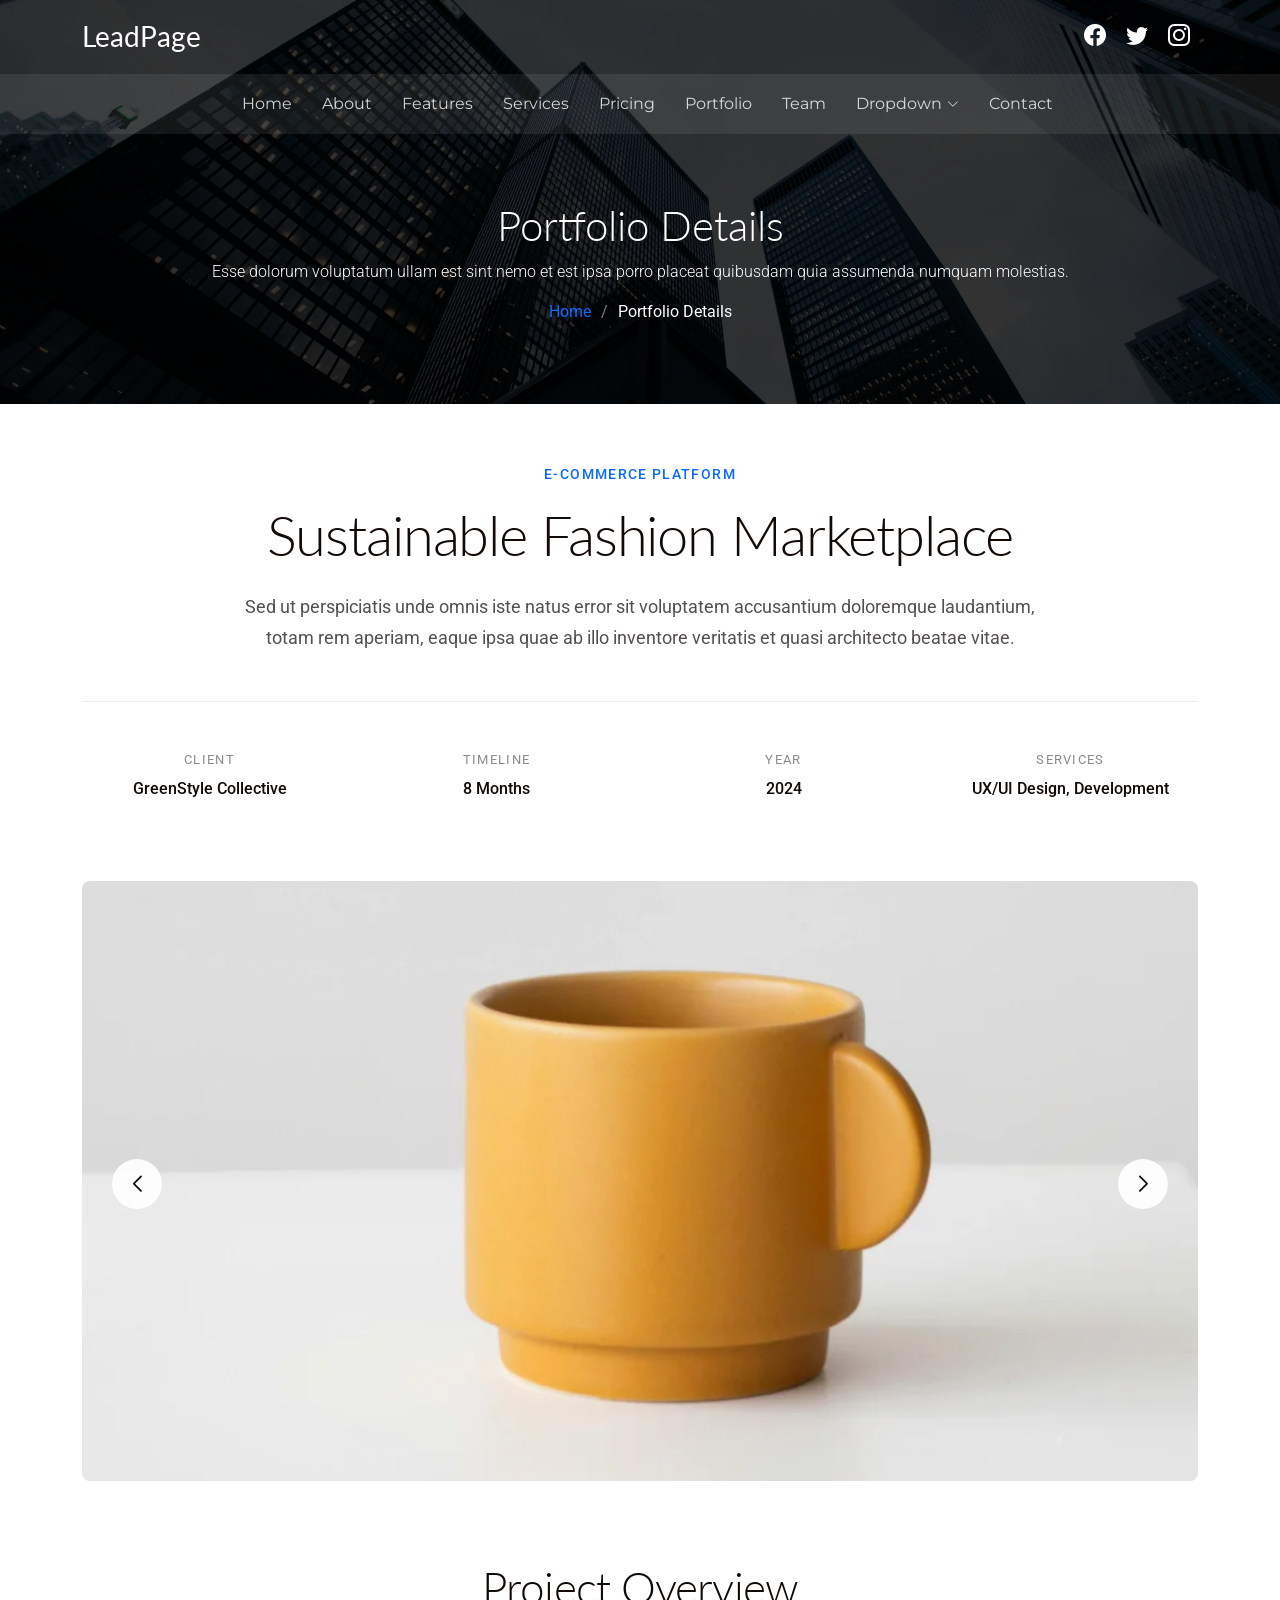
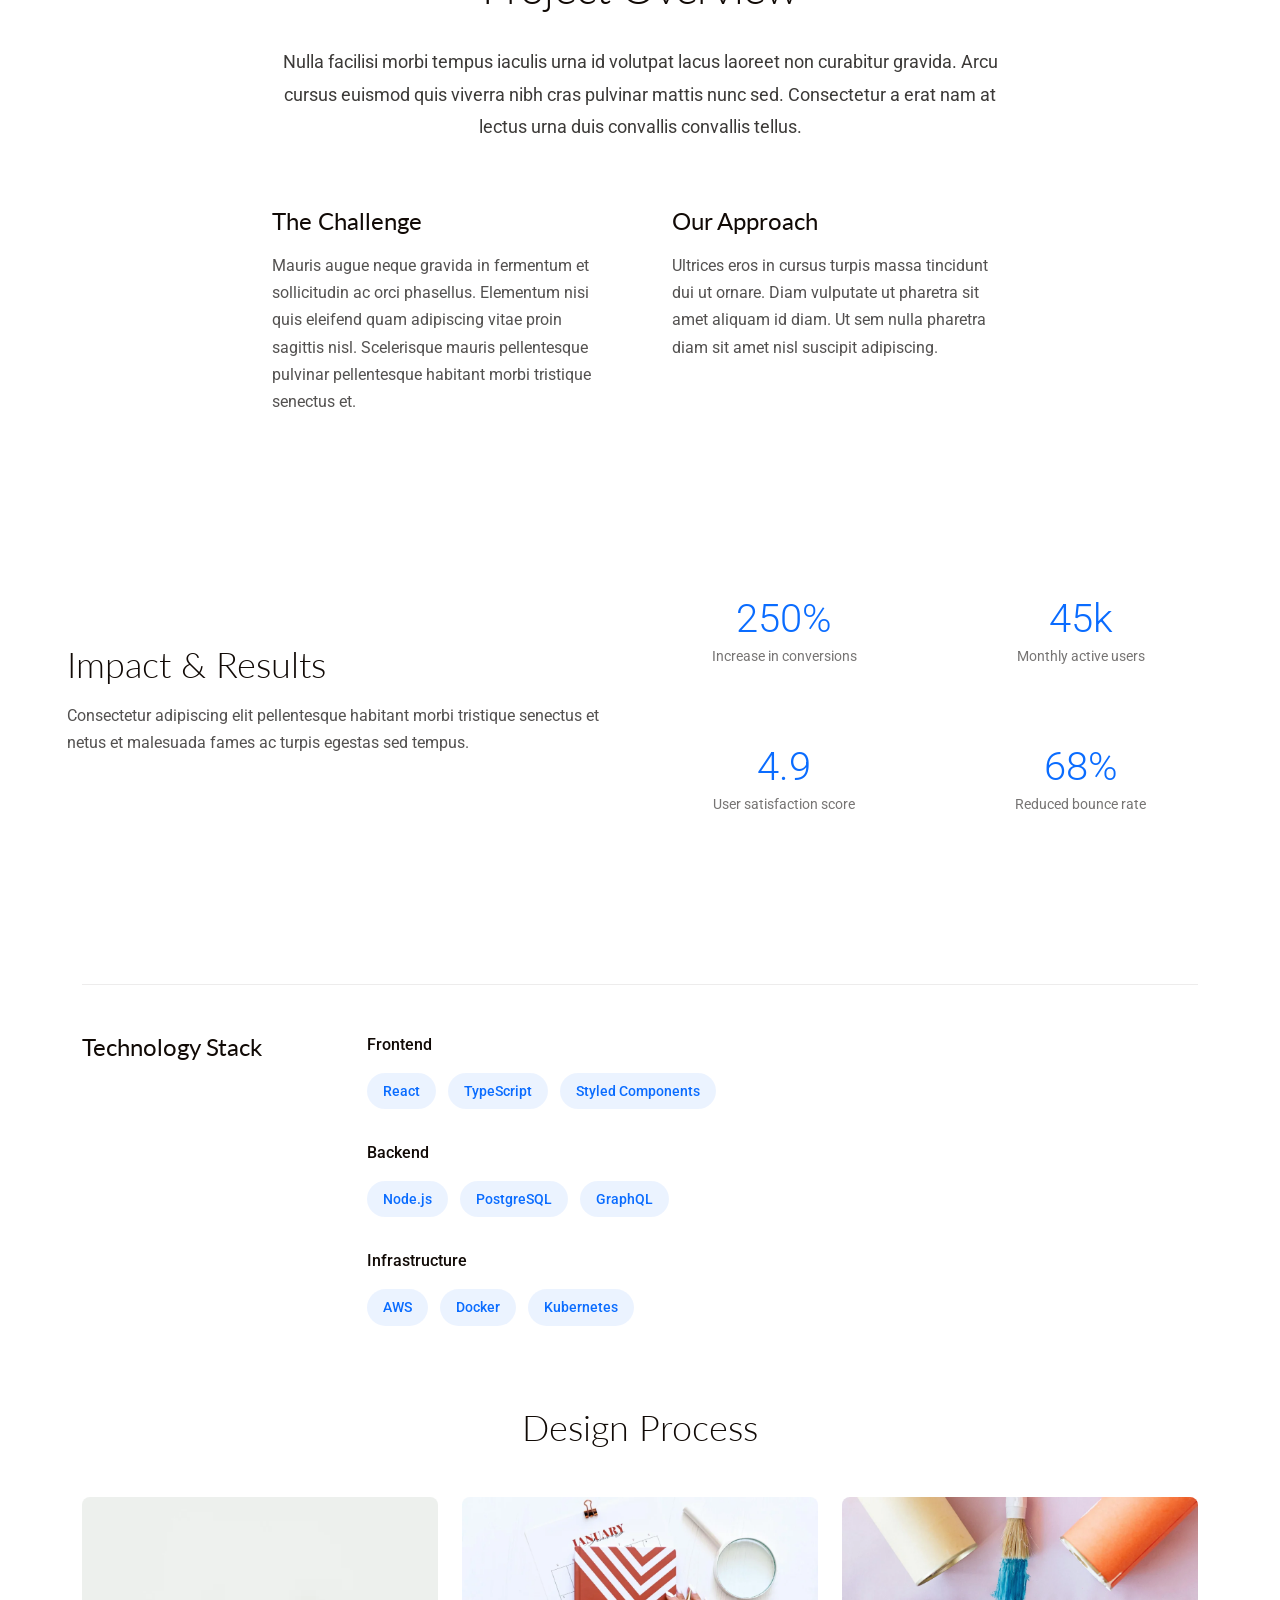
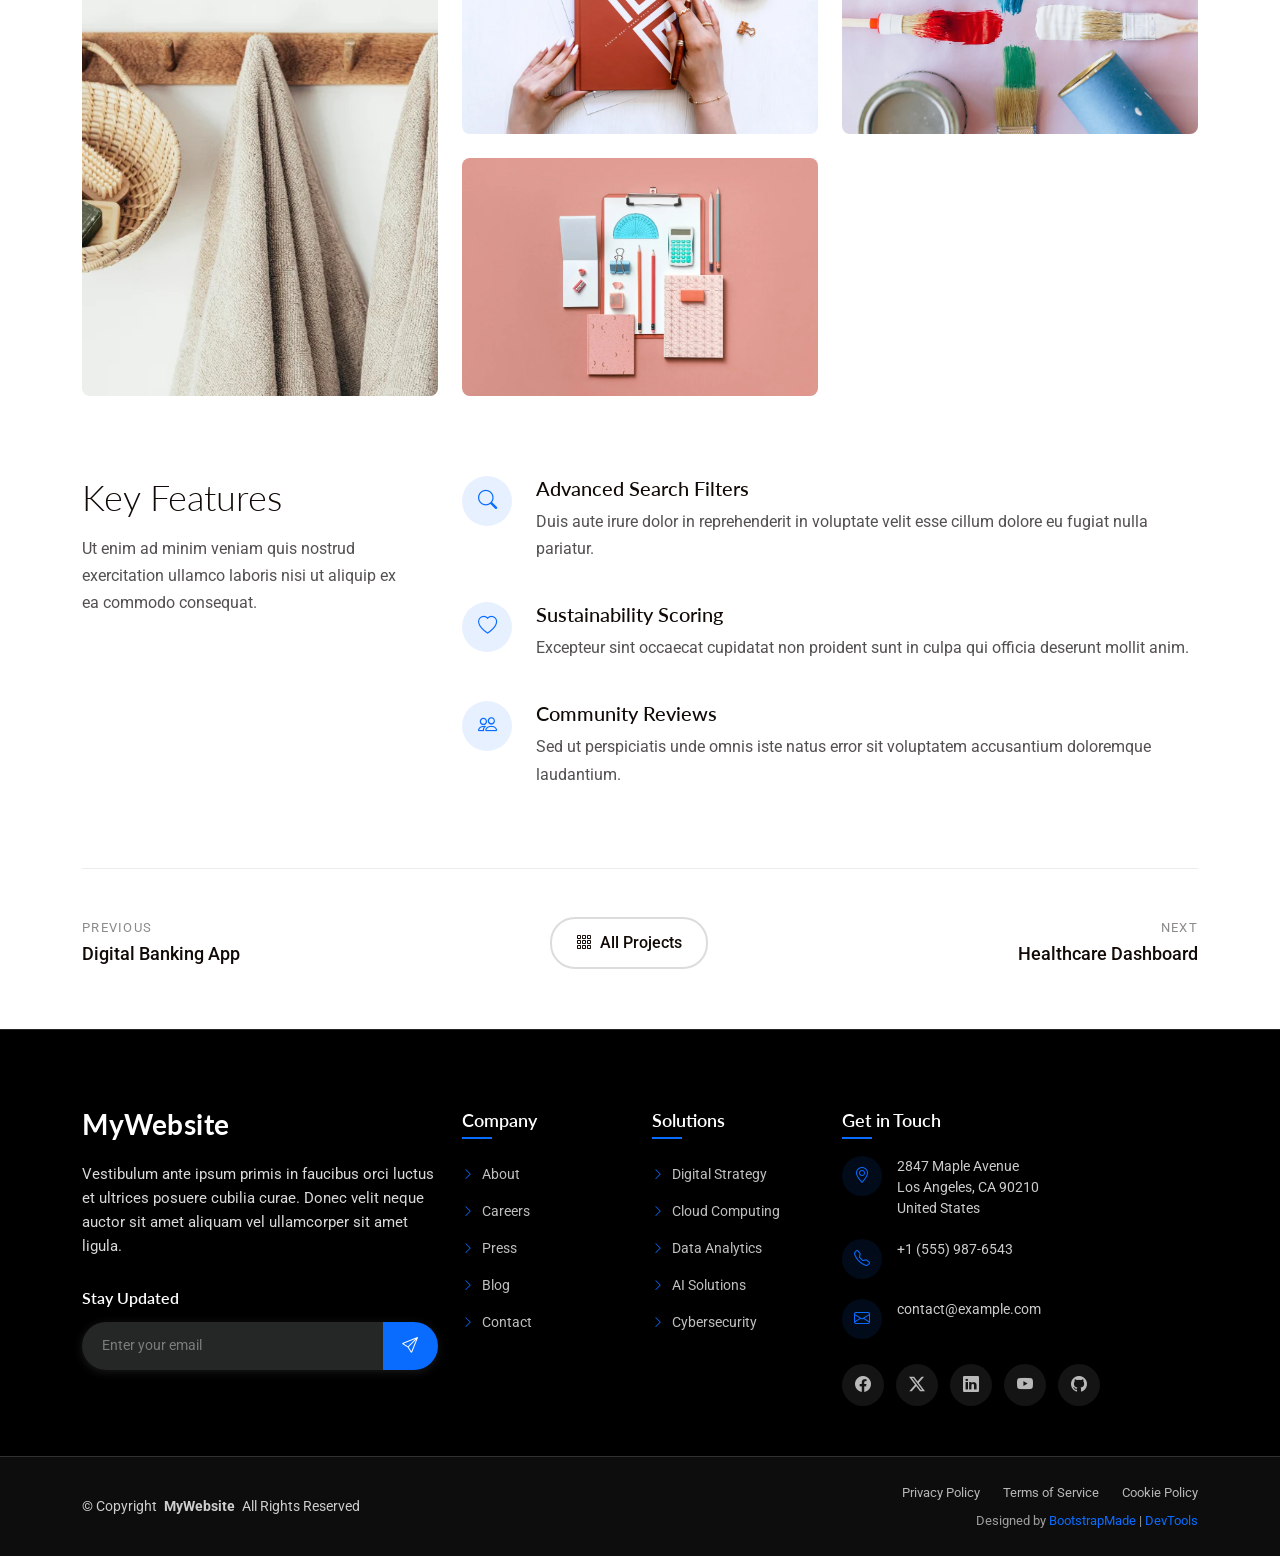
==== commit db11f6d7: "agregando iconos rrss y arreglando SEO" ====
--- a/portfolio-details.html
+++ b/portfolio-details.html
@@ -4,6 +4,7 @@
 <head>
   <meta charset="utf-8">
   <meta content="width=device-width, initial-scale=1.0" name="viewport">
+  <meta name="robots" content="noindex, nofollow">
   <title>Portfolio Details - LeadPage Bootstrap Template</title>
   <meta name="description" content="">
   <meta name="keywords" content="">
@@ -513,4 +514,4 @@
 
 </body>
 
-</html>+</html>
--- a/assets/css/main.css
+++ b/assets/css/main.css
@@ -148,6 +148,7 @@
   --heading-color: #ffffff;
   color: var(--default-color);
   background-color: var(--background-color);
+  /* background-color: white; */
   transition: all 0.5s;
   z-index: 997;
   padding: 20px 0 0 0;
@@ -178,7 +179,8 @@
   color: var(--heading-color);
   padding: 0 8px;
   display: inline-block;
-  font-size: 18px;
+  font-size: 22px;
+  line-height: 1;
   transition: 0.3s;
 }
 
@@ -208,7 +210,8 @@
 /* Global Header on Scroll
 ------------------------------*/
 .scrolled .header {
-  --background-color: #1a1715;
+  /* --background-color: #1a1715; */
+  --background-color: #434343;
 }
 
 /*--------------------------------------------------------------
@@ -2098,6 +2101,47 @@
 /*--------------------------------------------------------------
 # Services Section
 --------------------------------------------------------------*/
+.services .service-card {
+  height: 100%;
+  padding: 32px;
+  border: 1px solid color-mix(in srgb, var(--default-color), transparent 88%);
+  border-radius: 12px;
+  background: var(--surface-color);
+  box-shadow: 0 8px 30px color-mix(in srgb, var(--default-color), transparent 94%);
+  transition: transform 0.3s ease, box-shadow 0.3s ease;
+}
+
+.services .service-card:hover {
+  transform: translateY(-6px);
+  box-shadow: 0 14px 38px color-mix(in srgb, var(--default-color), transparent 88%);
+}
+
+.services .service-card .icon-box {
+  display: inline-flex;
+  align-items: center;
+  justify-content: center;
+  width: 58px;
+  height: 58px;
+  margin-bottom: 22px;
+  border-radius: 12px;
+  color: var(--contrast-color);
+  background: var(--accent-color);
+  font-size: 26px;
+}
+
+.services .service-card h3 {
+  margin-bottom: 16px;
+  font-size: 22px;
+}
+
+.services .service-card ul {
+  margin: 20px 0 0;
+  padding-left: 20px;
+}
+
+.services .service-card li {
+  margin-bottom: 9px;
+}
 .services .services-showcase {
   margin-bottom: 6rem;
 }
@@ -4439,4 +4483,4 @@
     margin-right: 0;
     border-radius: 0;
   }
-}+}
